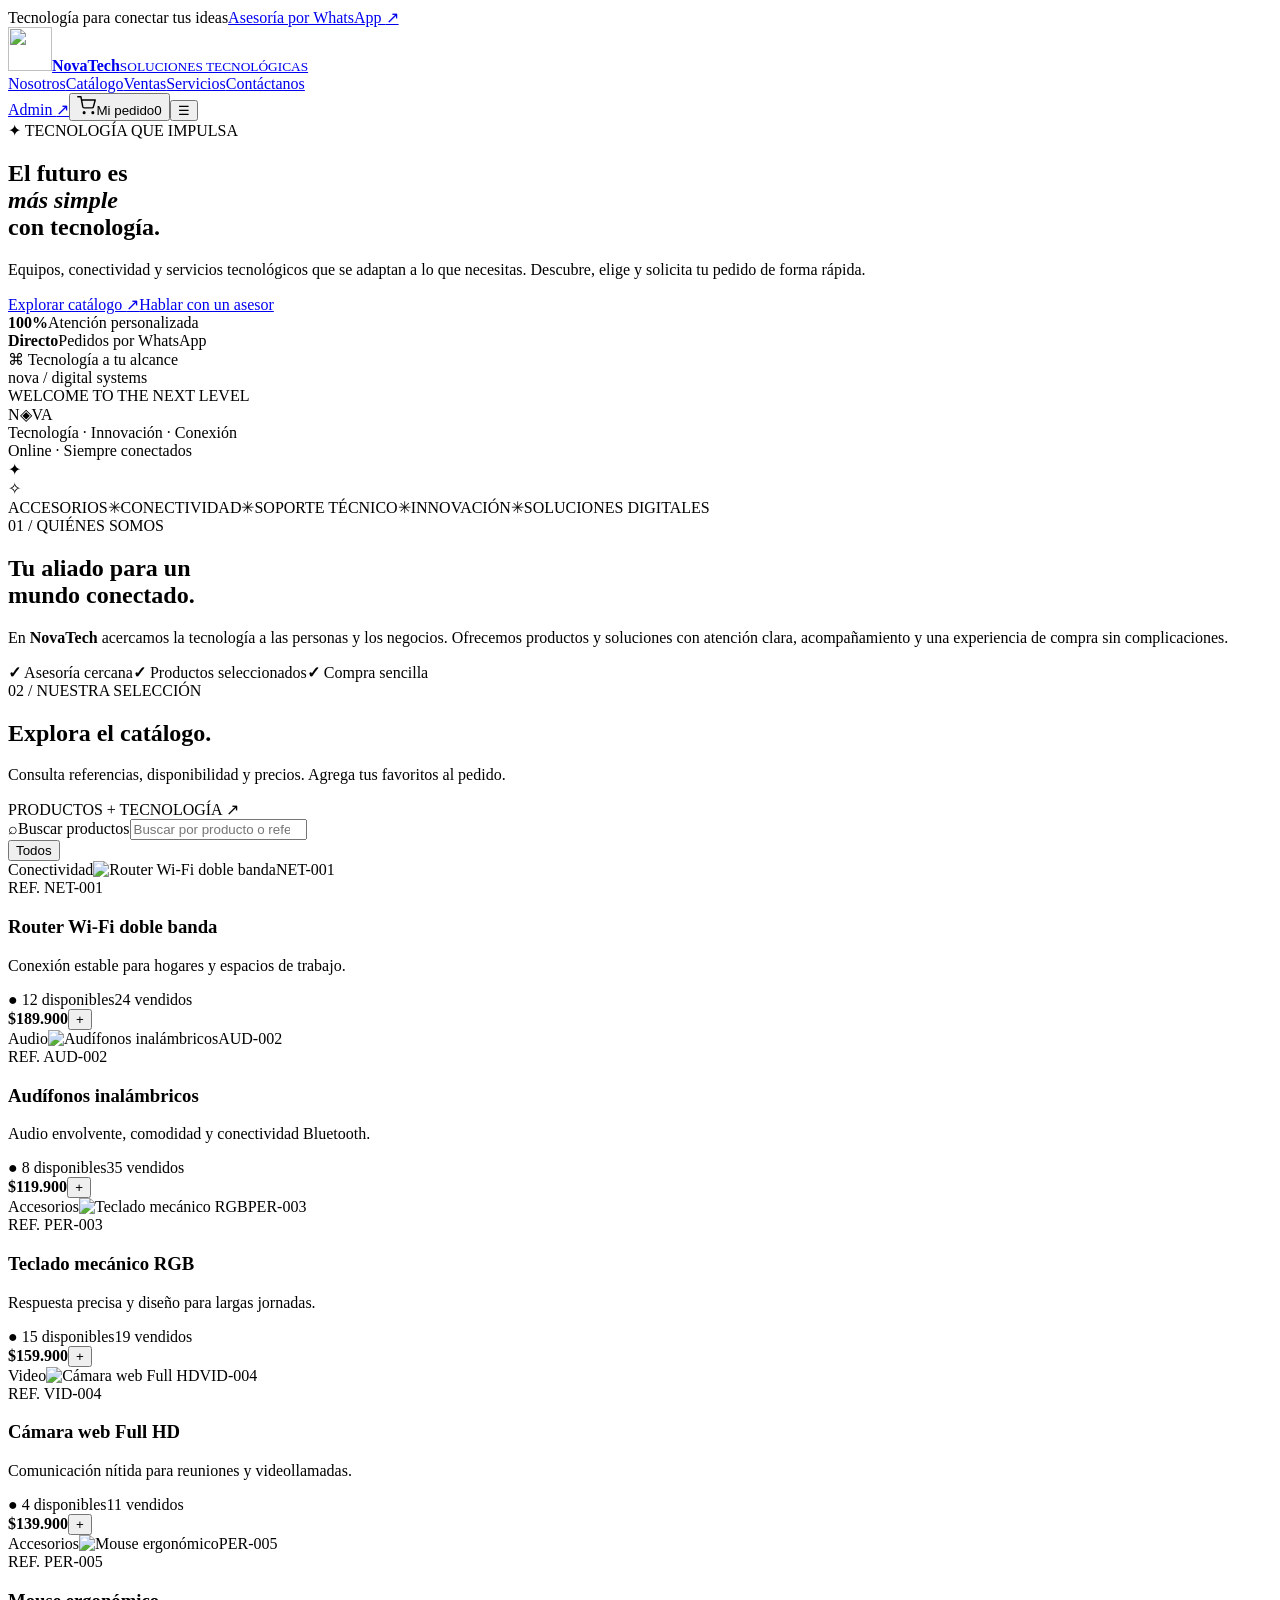
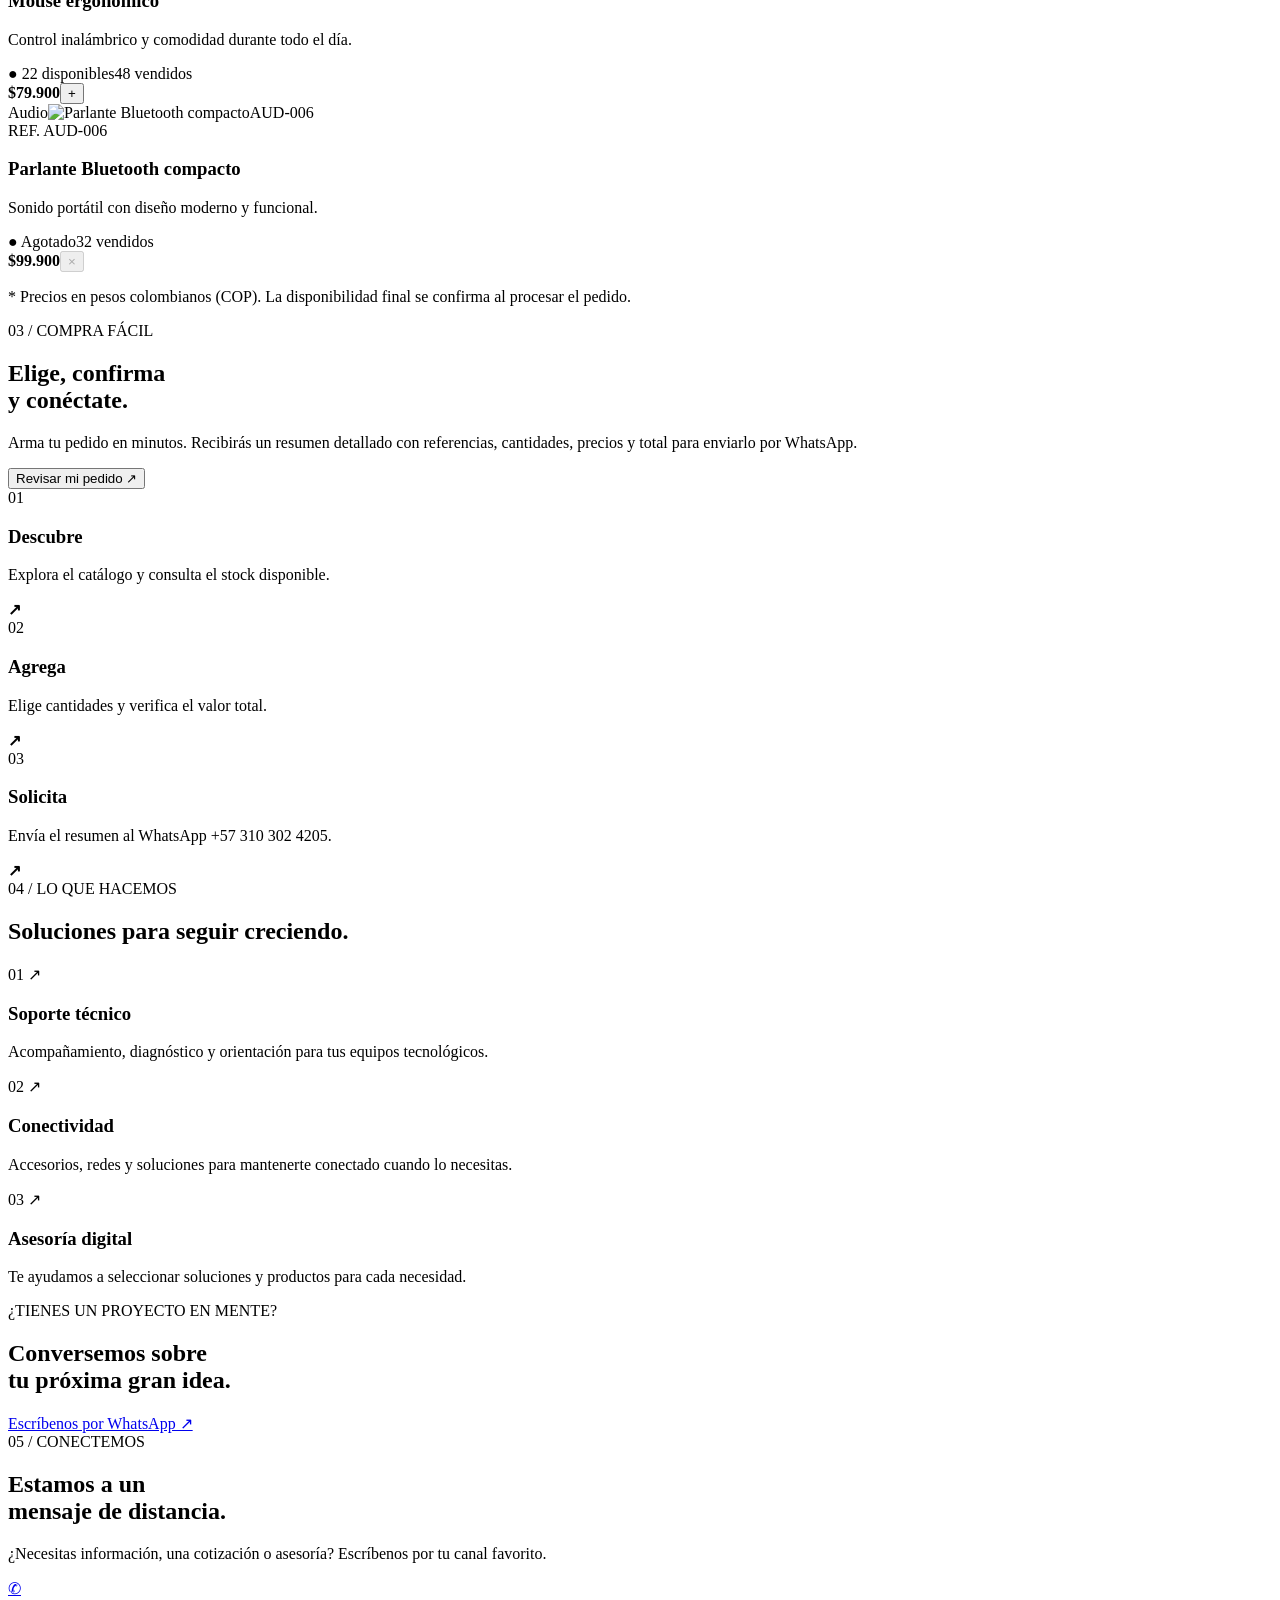
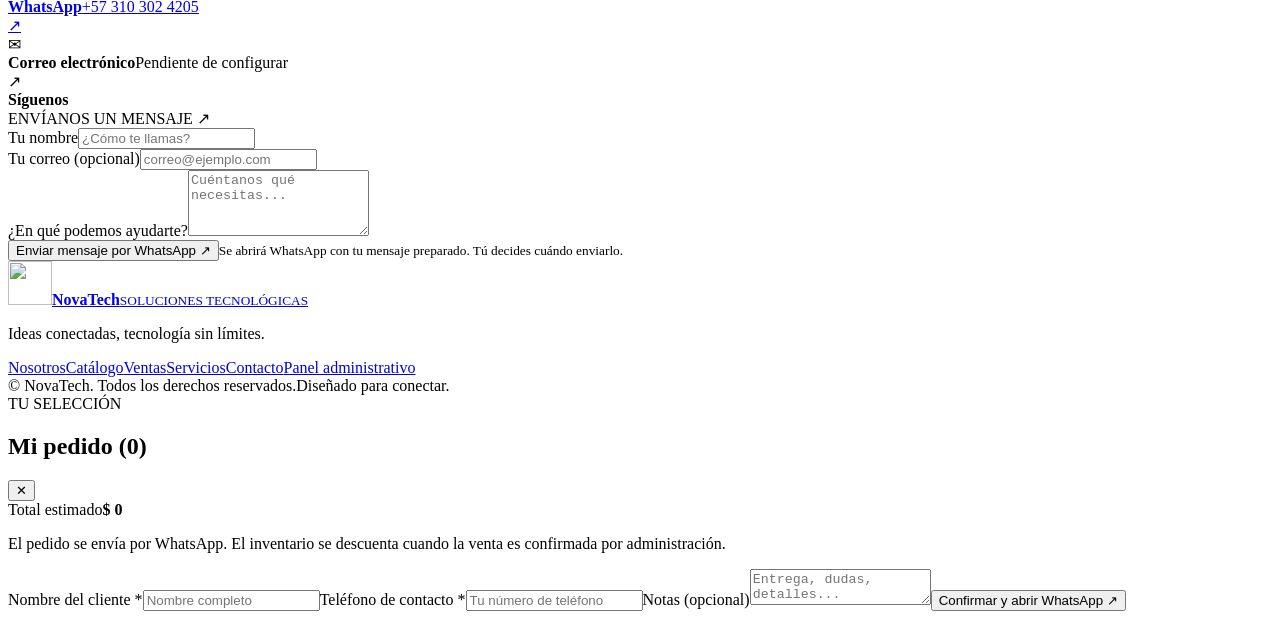
==== index.html @ a07da051 "Add files via upload" ====
<!doctype html>
<html lang="es">
<head>
  <meta charset="utf-8">
  <meta name="viewport" content="width=device-width, initial-scale=1">
  <meta name="theme-color" content="#091528">
  <meta name="description" content="Soluciones tecnológicas, accesorios y servicios de soporte. Compra por WhatsApp y consulta nuestro catálogo.">
  <title>NovaTech | Soluciones tecnológicas</title>
  <link rel="icon" type="image/svg+xml" href="assets/favicon.svg">
  <link rel="stylesheet" href="css/styles.css">
  <script defer src="js/config.js"></script>
  <script defer src="js/data.js"></script>
  <script defer src="js/main.js"></script>
</head>
<body>
  <div class="topbar"><div class="container topbar-inner"><span><span class="live-dot"></span> Tecnología para conectar tus ideas</span><a href="https://wa.me/573103024205" target="_blank" rel="noopener noreferrer">Asesoría por WhatsApp <span aria-hidden="true">↗</span></a></div></div>
  <header class="header" id="inicio">
    <div class="container header-inner">
      <a class="brand" href="#inicio" aria-label="NovaTech, inicio"><img src="assets/logo.svg" alt="" width="44" height="44"><span><strong data-brand>NovaTech</strong><small>SOLUCIONES TECNOLÓGICAS</small></span></a>
      <nav class="desktop-nav" aria-label="Navegación principal"><a href="#nosotros">Nosotros</a><a href="#catalogo">Catálogo</a><a href="#ventas">Ventas</a><a href="#servicios">Servicios</a><a href="#contacto">Contáctanos</a></nav>
      <div class="header-actions"><a class="admin-link" href="admin.html" title="Administración de inventario">Admin <span aria-hidden="true">↗</span></a><button id="cart-open" class="cart-trigger" type="button" aria-label="Abrir carrito"><svg viewBox="0 0 24 24" width="19" height="19" fill="none" stroke="currentColor" stroke-width="1.8" stroke-linecap="round" stroke-linejoin="round"><circle cx="9" cy="21" r="1"/><circle cx="20" cy="21" r="1"/><path d="M1 1h4l2.2 12.2a2 2 0 002 1.8h9.6a2 2 0 002-1.6L23 5H6"/></svg><span>Mi pedido</span><span id="cart-count" class="cart-count">0</span></button><button id="menu-toggle" class="menu-toggle" type="button" aria-label="Abrir menú" aria-expanded="false">☰</button></div>
    </div>
    <nav id="mobile-nav" class="mobile-nav" aria-label="Navegación móvil" hidden><a href="#nosotros">Nosotros</a><a href="#catalogo">Catálogo</a><a href="#ventas">Ventas</a><a href="#servicios">Servicios</a><a href="#contacto">Contáctanos</a><a href="admin.html">Administración</a></nav>
  </header>
  <main>
    <section class="hero">
      <div class="hero-grid container">
        <div class="hero-copy"><span class="eyebrow"><span class="sparkle">✦</span> TECNOLOGÍA QUE IMPULSA</span><h1>El futuro es<br><em>más simple</em><br>con tecnología.</h1><p>Equipos, conectividad y servicios tecnológicos que se adaptan a lo que necesitas. Descubre, elige y solicita tu pedido de forma rápida.</p><div class="hero-actions"><a class="btn btn-primary" href="#catalogo">Explorar catálogo <span>↗</span></a><a class="btn btn-outline" href="#contacto">Hablar con un asesor</a></div><div class="hero-foot"><div class="mini-stat"><strong>100%</strong><span>Atención personalizada</span></div><div class="mini-stat"><strong>Directo</strong><span>Pedidos por WhatsApp</span></div></div></div>
        <div class="hero-art" aria-hidden="true"><div class="orbit orbit-one"></div><div class="orbit orbit-two"></div><div class="art-glow"></div><div class="floating-card side-chip chip-a"><span class="chip-icon">⌘</span> Tecnología a tu alcance</div><div class="device-shell"><div class="device-top"><i></i><i></i><i></i><span>nova / digital systems</span></div><div class="device-display"><div class="display-kicker">WELCOME TO THE NEXT LEVEL</div><div class="display-logo">N<span>◈</span>VA</div><div class="display-sub">Tecnología · Innovación · Conexión</div><div class="display-lines"><i></i><i></i><i></i><i></i></div></div><div class="device-bottom"></div></div><div class="floating-card side-chip chip-b"><span class="status-dot"></span> Online · Siempre conectados</div><div class="art-star star-a">✦</div><div class="art-star star-b">✧</div></div>
      </div>
      <div class="hero-ticker"><div class="container ticker-content"><span>ACCESORIOS</span><span>✳</span><span>CONECTIVIDAD</span><span>✳</span><span>SOPORTE TÉCNICO</span><span>✳</span><span>INNOVACIÓN</span><span>✳</span><span>SOLUCIONES DIGITALES</span></div></div>
    </section>
    <section class="about section" id="nosotros"><div class="container about-grid"><div><span class="section-kicker">01 / QUIÉNES SOMOS</span><h2>Tu aliado para un<br><span>mundo conectado.</span></h2></div><div class="about-text"><p>En <strong data-brand>NovaTech</strong> acercamos la tecnología a las personas y los negocios. Ofrecemos productos y soluciones con atención clara, acompañamiento y una experiencia de compra sin complicaciones.</p><div class="about-points"><span><b>✓</b> Asesoría cercana</span><span><b>✓</b> Productos seleccionados</span><span><b>✓</b> Compra sencilla</span></div></div></div></section>
    <section class="catalog-section section" id="catalogo"><div class="container"><div class="section-head"><div><span class="section-kicker">02 / NUESTRA SELECCIÓN</span><h2>Explora el <span>catálogo.</span></h2><p>Consulta referencias, disponibilidad y precios. Agrega tus favoritos al pedido.</p></div><div class="tag-outline">PRODUCTOS + TECNOLOGÍA ↗</div></div><div id="mode-message" class="mode-message" hidden></div><div class="catalog-toolbar"><div class="search-box"><span aria-hidden="true">⌕</span><label class="sr-only" for="search">Buscar productos</label><input id="search" type="search" placeholder="Buscar por producto o referencia..."></div><div id="category-filters" class="filters" aria-label="Filtrar por categoría"><button class="filter-chip active" type="button" data-category="Todos">Todos</button></div></div><div id="catalog-grid" class="catalog-grid" aria-live="polite"><article class="product-card"><div class="product-image-wrap"><span class="product-tag">Conectividad</span><img src="assets/products/router.svg" alt="Router Wi-Fi doble banda" loading="lazy"><span class="product-image-id">NET-001</span></div><div class="product-content"><div class="product-ref">REF. NET-001</div><h3>Router Wi-Fi doble banda</h3><p>Conexión estable para hogares y espacios de trabajo.</p><div class="product-metadata"><span class="stock-pill ">● 12 disponibles</span><span class="sold-text">24 vendidos</span></div><div class="product-footer"><strong>$189.900</strong><button type="button" class="add-cart" data-add="demo-router"  aria-label="Agregar Router Wi-Fi doble banda">+</button></div></div></article>
<article class="product-card"><div class="product-image-wrap"><span class="product-tag">Audio</span><img src="assets/products/headphones.svg" alt="Audífonos inalámbricos" loading="lazy"><span class="product-image-id">AUD-002</span></div><div class="product-content"><div class="product-ref">REF. AUD-002</div><h3>Audífonos inalámbricos</h3><p>Audio envolvente, comodidad y conectividad Bluetooth.</p><div class="product-metadata"><span class="stock-pill ">● 8 disponibles</span><span class="sold-text">35 vendidos</span></div><div class="product-footer"><strong>$119.900</strong><button type="button" class="add-cart" data-add="demo-headphones"  aria-label="Agregar Audífonos inalámbricos">+</button></div></div></article>
<article class="product-card"><div class="product-image-wrap"><span class="product-tag">Accesorios</span><img src="assets/products/keyboard.svg" alt="Teclado mecánico RGB" loading="lazy"><span class="product-image-id">PER-003</span></div><div class="product-content"><div class="product-ref">REF. PER-003</div><h3>Teclado mecánico RGB</h3><p>Respuesta precisa y diseño para largas jornadas.</p><div class="product-metadata"><span class="stock-pill ">● 15 disponibles</span><span class="sold-text">19 vendidos</span></div><div class="product-footer"><strong>$159.900</strong><button type="button" class="add-cart" data-add="demo-keyboard"  aria-label="Agregar Teclado mecánico RGB">+</button></div></div></article>
<article class="product-card"><div class="product-image-wrap"><span class="product-tag">Video</span><img src="assets/products/webcam.svg" alt="Cámara web Full HD" loading="lazy"><span class="product-image-id">VID-004</span></div><div class="product-content"><div class="product-ref">REF. VID-004</div><h3>Cámara web Full HD</h3><p>Comunicación nítida para reuniones y videollamadas.</p><div class="product-metadata"><span class="stock-pill low-stock">● 4 disponibles</span><span class="sold-text">11 vendidos</span></div><div class="product-footer"><strong>$139.900</strong><button type="button" class="add-cart" data-add="demo-webcam"  aria-label="Agregar Cámara web Full HD">+</button></div></div></article>
<article class="product-card"><div class="product-image-wrap"><span class="product-tag">Accesorios</span><img src="assets/products/mouse.svg" alt="Mouse ergonómico" loading="lazy"><span class="product-image-id">PER-005</span></div><div class="product-content"><div class="product-ref">REF. PER-005</div><h3>Mouse ergonómico</h3><p>Control inalámbrico y comodidad durante todo el día.</p><div class="product-metadata"><span class="stock-pill ">● 22 disponibles</span><span class="sold-text">48 vendidos</span></div><div class="product-footer"><strong>$79.900</strong><button type="button" class="add-cart" data-add="demo-mouse"  aria-label="Agregar Mouse ergonómico">+</button></div></div></article>
<article class="product-card"><div class="product-image-wrap"><span class="product-tag">Audio</span><img src="assets/products/speaker.svg" alt="Parlante Bluetooth compacto" loading="lazy"><span class="product-image-id">AUD-006</span></div><div class="product-content"><div class="product-ref">REF. AUD-006</div><h3>Parlante Bluetooth compacto</h3><p>Sonido portátil con diseño moderno y funcional.</p><div class="product-metadata"><span class="stock-pill out-of-stock">● Agotado</span><span class="sold-text">32 vendidos</span></div><div class="product-footer"><strong>$99.900</strong><button type="button" class="add-cart" data-add="demo-speaker" disabled aria-label="Agregar Parlante Bluetooth compacto">×</button></div></div></article><noscript><p class="catalog-note">Activa JavaScript para buscar y agregar artículos a tu pedido. Precios y stock de ejemplo.</p></noscript></div><p class="catalog-note">* Precios en pesos colombianos (COP). La disponibilidad final se confirma al procesar el pedido.</p></div></section>
    <section class="buy-steps section" id="ventas"><div class="container buy-steps-inner"><div class="buy-steps-title"><span class="section-kicker">03 / COMPRA FÁCIL</span><h2>Elige, confirma<br><span>y conéctate.</span></h2><p>Arma tu pedido en minutos. Recibirás un resumen detallado con referencias, cantidades, precios y total para enviarlo por WhatsApp.</p><button id="sales-cart-open" class="btn btn-primary" type="button">Revisar mi pedido ↗</button></div><div class="buy-steps-list"><div class="buy-step"><span>01</span><div><h3>Descubre</h3><p>Explora el catálogo y consulta el stock disponible.</p></div><b>↗</b></div><div class="buy-step"><span>02</span><div><h3>Agrega</h3><p>Elige cantidades y verifica el valor total.</p></div><b>↗</b></div><div class="buy-step"><span>03</span><div><h3>Solicita</h3><p>Envía el resumen al WhatsApp +57 310 302 4205.</p></div><b>↗</b></div></div></div></section>
    <section class="services section" id="servicios"><div class="container"><div class="section-head"><div><span class="section-kicker">04 / LO QUE HACEMOS</span><h2>Soluciones para <span>seguir creciendo.</span></h2></div></div><div class="services-grid"><article class="service-card"><div class="service-icon">01 <span>↗</span></div><h3>Soporte técnico</h3><p>Acompañamiento, diagnóstico y orientación para tus equipos tecnológicos.</p></article><article class="service-card"><div class="service-icon">02 <span>↗</span></div><h3>Conectividad</h3><p>Accesorios, redes y soluciones para mantenerte conectado cuando lo necesitas.</p></article><article class="service-card"><div class="service-icon">03 <span>↗</span></div><h3>Asesoría digital</h3><p>Te ayudamos a seleccionar soluciones y productos para cada necesidad.</p></article></div></div></section>
    <section class="cta"><div class="container cta-inner"><div><span>¿TIENES UN PROYECTO EN MENTE?</span><h2>Conversemos sobre<br>tu próxima gran idea.</h2></div><a id="cta-whatsapp" class="btn btn-white" href="https://wa.me/573103024205" target="_blank" rel="noopener noreferrer">Escríbenos por WhatsApp ↗</a></div></section>
    <section class="contact section" id="contacto"><div class="container contact-grid"><div><span class="section-kicker">05 / CONECTEMOS</span><h2>Estamos a un<br><span>mensaje de distancia.</span></h2><p>¿Necesitas información, una cotización o asesoría? Escríbenos por tu canal favorito.</p><div class="contact-methods"><a id="contact-whatsapp" class="contact-method" href="https://wa.me/573103024205" target="_blank" rel="noopener noreferrer"><div class="method-symbol">✆</div><div><strong>WhatsApp</strong><span>+57 310 302 4205</span></div><span class="method-arrow">↗</span></a><div class="contact-method" id="contact-email-line"><div class="method-symbol">✉</div><div><strong>Correo electrónico</strong><span id="email-display">Pendiente de configurar</span></div><span class="method-arrow">↗</span></div></div><div class="social-line"><strong>Síguenos</strong><div id="social-links" class="social-links"></div></div></div><form id="contact-form" class="contact-form"><div class="form-topline">ENVÍANOS UN MENSAJE <span>↗</span></div><div class="form-field"><label for="contact-name">Tu nombre</label><input id="contact-name" name="name" required maxlength="80" placeholder="¿Cómo te llamas?"></div><div class="form-field"><label for="contact-email">Tu correo (opcional)</label><input id="contact-email" name="email" type="email" maxlength="120" placeholder="correo@ejemplo.com"></div><div class="form-field"><label for="contact-message">¿En qué podemos ayudarte?</label><textarea id="contact-message" name="message" required maxlength="1200" rows="4" placeholder="Cuéntanos qué necesitas..."></textarea></div><button class="btn btn-primary form-submit" type="submit">Enviar mensaje por WhatsApp ↗</button><small>Se abrirá WhatsApp con tu mensaje preparado. Tú decides cuándo enviarlo.</small></form></div></section>
  </main>
  <footer class="footer"><div class="container footer-grid"><div><a class="brand footer-brand" href="#inicio"><img src="assets/logo.svg" alt="" width="44" height="44"><span><strong data-brand>NovaTech</strong><small>SOLUCIONES TECNOLÓGICAS</small></span></a><p>Ideas conectadas, tecnología sin límites.</p></div><div class="footer-nav"><a href="#nosotros">Nosotros</a><a href="#catalogo">Catálogo</a><a href="#ventas">Ventas</a><a href="#servicios">Servicios</a><a href="#contacto">Contacto</a><a href="admin.html">Panel administrativo</a></div></div><div class="container footer-bottom"><span>© <span id="year"></span> <span data-brand>NovaTech</span>. Todos los derechos reservados.</span><span>Diseñado para conectar.</span></div></footer>
  <div id="cart-overlay" class="overlay" hidden></div>
  <aside id="cart-panel" class="cart-panel" role="dialog" aria-modal="true" aria-label="Mi pedido" aria-hidden="true" tabindex="-1"><div class="cart-header"><div><span class="section-kicker">TU SELECCIÓN</span><h2>Mi pedido <span id="cart-heading-count">(0)</span></h2></div><button id="cart-close" class="icon-button" type="button" aria-label="Cerrar carrito">✕</button></div><div id="cart-items" class="cart-items"></div><div class="cart-bottom"><div class="cart-total"><span>Total estimado</span><strong id="cart-total">$ 0</strong></div><p class="small-note">El pedido se envía por WhatsApp. El inventario se descuenta cuando la venta es confirmada por administración.</p><form id="checkout-form"><label for="checkout-name">Nombre del cliente *</label><input id="checkout-name" required minlength="2" maxlength="80" placeholder="Nombre completo"><label for="checkout-phone">Teléfono de contacto *</label><input id="checkout-phone" required minlength="7" maxlength="30" inputmode="tel" placeholder="Tu número de teléfono"><label for="checkout-notes">Notas (opcional)</label><textarea id="checkout-notes" maxlength="500" rows="2" placeholder="Entrega, dudas, detalles..."></textarea><button id="checkout-button" type="submit" class="btn btn-primary btn-full">Confirmar y abrir WhatsApp ↗</button></form><p id="checkout-status" class="checkout-status" aria-live="polite"></p><a id="retry-whatsapp" class="retry-whatsapp" href="#" target="_blank" rel="noopener noreferrer" hidden>Abrir WhatsApp manualmente ↗</a></div></aside>
  <div id="toast" class="toast" role="status" aria-live="polite"></div>
</body>
</html>
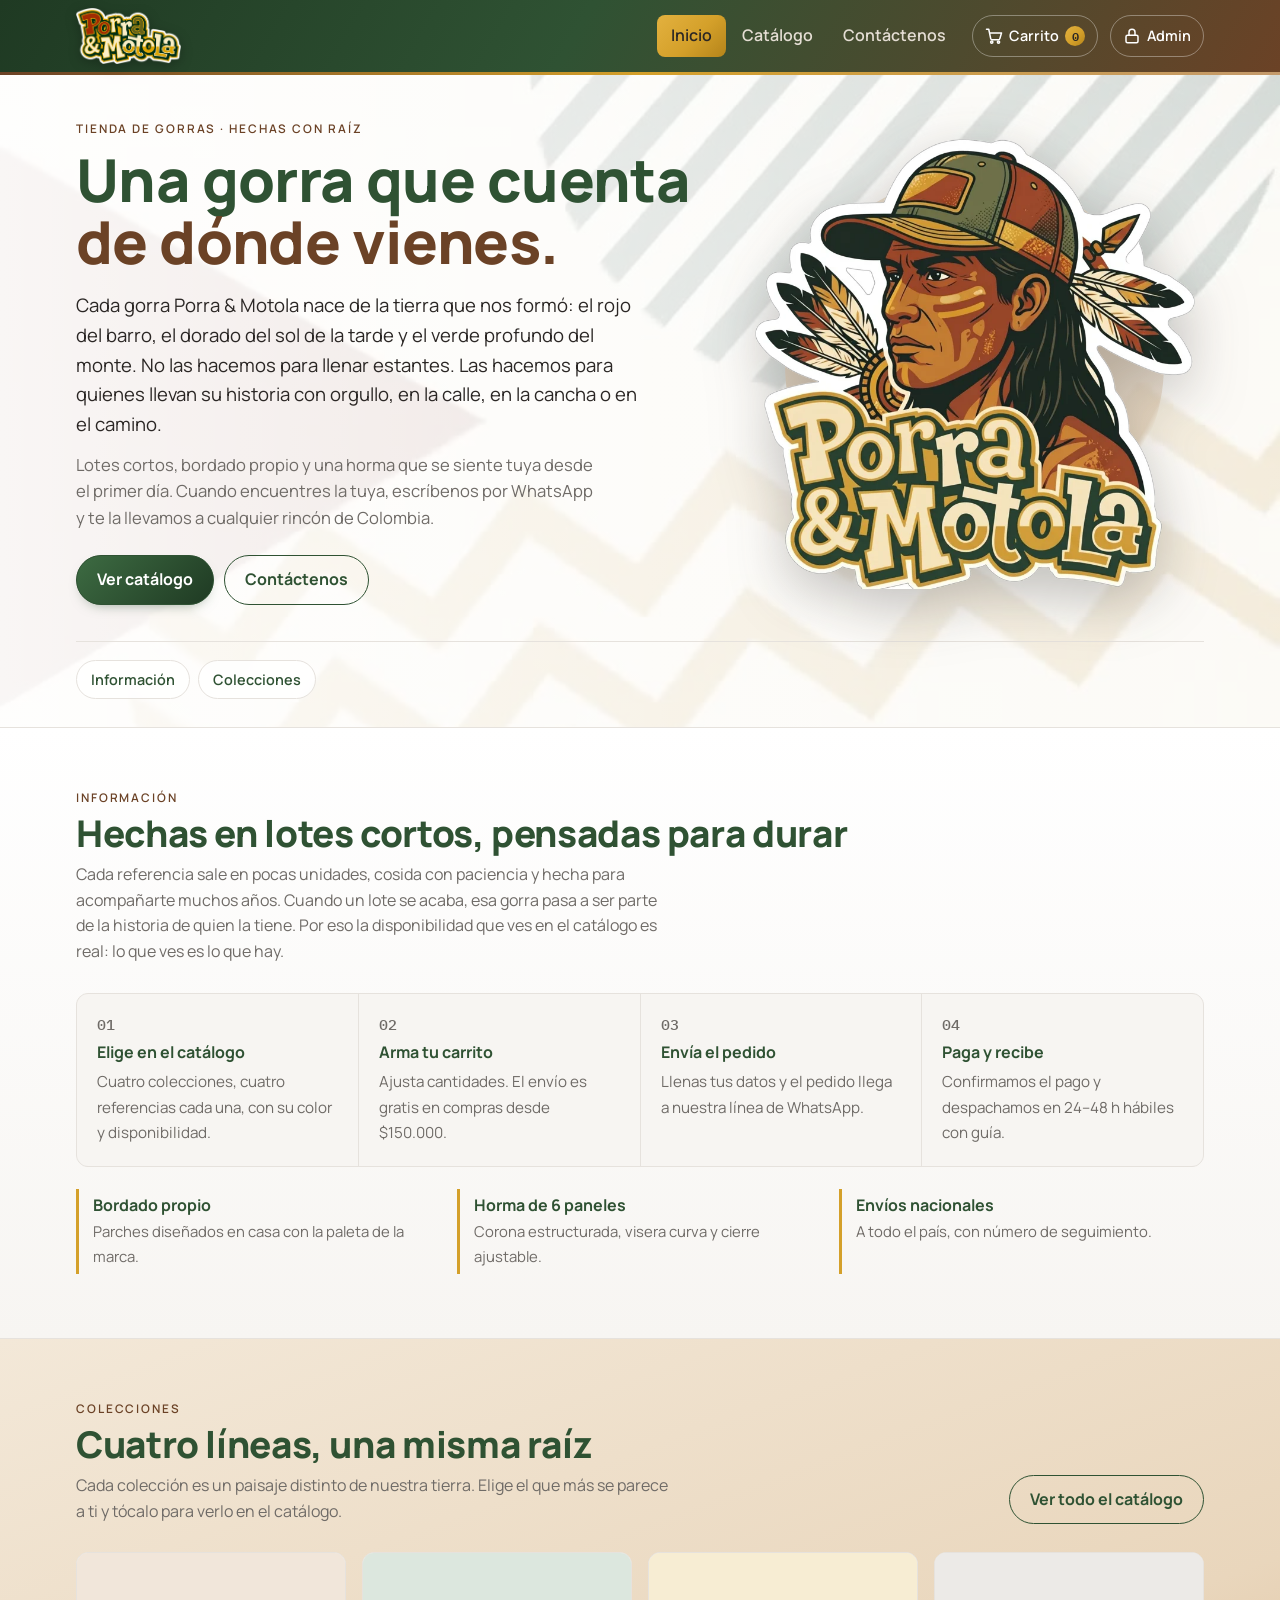
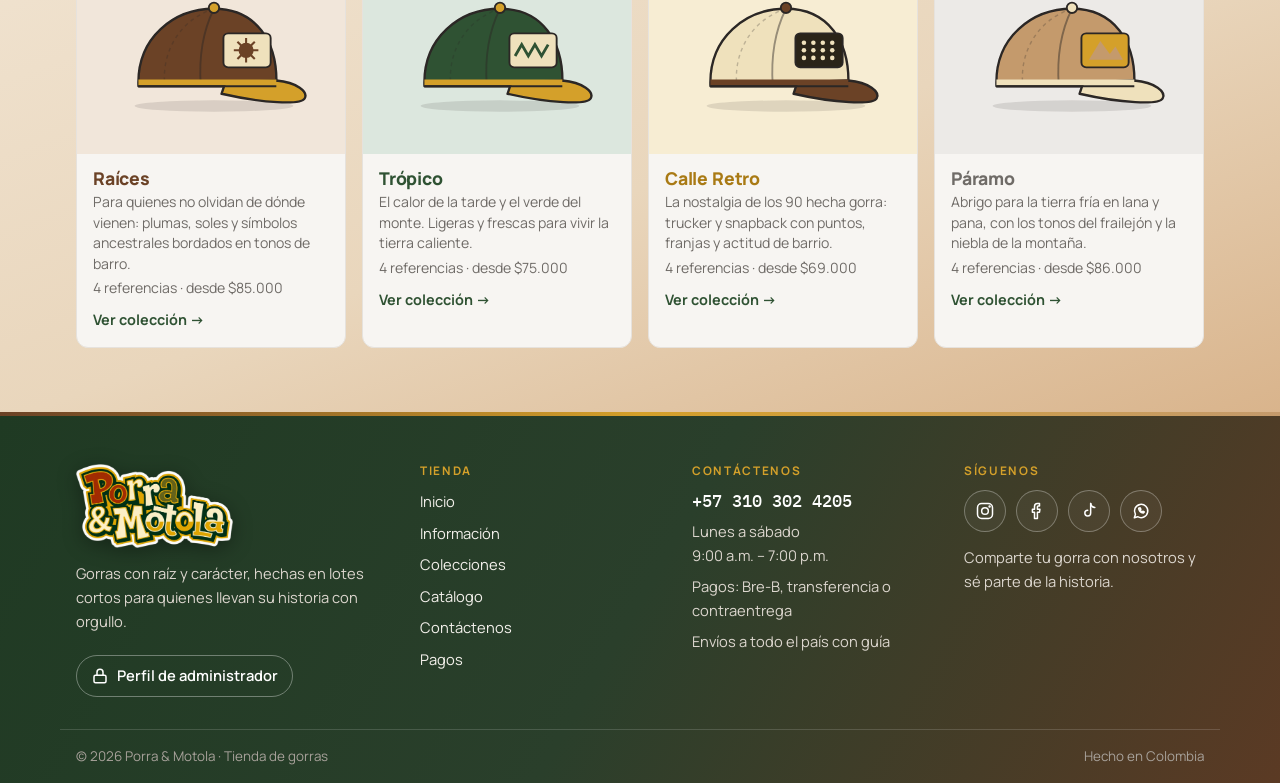
==== commit 2543c597: "Add files via upload" ====
--- a/index.html
+++ b/index.html
@@ -1,50 +1,274 @@
 <!doctype html>
 <html lang="es">
 <head>
-  <meta charset="utf-8">
-  <meta name="viewport" content="width=device-width, initial-scale=1">
-  <meta name="theme-color" content="#091528">
-  <meta name="description" content="Soluciones tecnológicas, accesorios y servicios de soporte. Compra por WhatsApp y consulta nuestro catálogo.">
-  <title>NovaTech | Soluciones tecnológicas</title>
-  <link rel="icon" type="image/svg+xml" href="assets/favicon.svg">
-  <link rel="stylesheet" href="css/styles.css">
-  <script defer src="js/config.js"></script>
-  <script defer src="js/data.js"></script>
-  <script defer src="js/main.js"></script>
+<meta charset="utf-8">
+<meta name="viewport" content="width=device-width, initial-scale=1, viewport-fit=cover">
+<title>Porra &amp; Motola · Tienda de gorras</title>
+<meta name="description" content="Porra &amp; Motola: gorras con raíz y carácter. Cuatro colecciones con bordado propio y pedidos por WhatsApp a toda Colombia.">
+<meta name="theme-color" content="#2F5233">
+<meta property="og:title" content="Porra &amp; Motola · Tienda de gorras">
+<meta property="og:description" content="Gorras con raíz y carácter. Pide por WhatsApp y recíbela en cualquier ciudad de Colombia.">
+<meta property="og:image" content="assets/img/mascota.webp">
+<meta property="og:type" content="website">
+<link rel="icon" type="image/png" href="assets/img/favicon.png">
+<link rel="apple-touch-icon" href="assets/img/logo-sello.png">
+<link rel="preconnect" href="https://fonts.googleapis.com">
+<link rel="preconnect" href="https://fonts.gstatic.com" crossorigin>
+<link rel="stylesheet" href="https://fonts.googleapis.com/css2?family=Manrope:wght@400;500;600;700;800&family=IBM+Plex+Mono:wght@500&display=swap">
+<link rel="stylesheet" href="assets/css/styles.css">
 </head>
 <body>
-  <div class="topbar"><div class="container topbar-inner"><span><span class="live-dot"></span> Tecnología para conectar tus ideas</span><a href="https://wa.me/573103024205" target="_blank" rel="noopener noreferrer">Asesoría por WhatsApp <span aria-hidden="true">↗</span></a></div></div>
-  <header class="header" id="inicio">
-    <div class="container header-inner">
-      <a class="brand" href="#inicio" aria-label="NovaTech, inicio"><img src="assets/logo.svg" alt="" width="44" height="44"><span><strong data-brand>NovaTech</strong><small>SOLUCIONES TECNOLÓGICAS</small></span></a>
-      <nav class="desktop-nav" aria-label="Navegación principal"><a href="#nosotros">Nosotros</a><a href="#catalogo">Catálogo</a><a href="#ventas">Ventas</a><a href="#servicios">Servicios</a><a href="#contacto">Contáctanos</a></nav>
-      <div class="header-actions"><a class="admin-link" href="admin.html" title="Administración de inventario">Admin <span aria-hidden="true">↗</span></a><button id="cart-open" class="cart-trigger" type="button" aria-label="Abrir carrito"><svg viewBox="0 0 24 24" width="19" height="19" fill="none" stroke="currentColor" stroke-width="1.8" stroke-linecap="round" stroke-linejoin="round"><circle cx="9" cy="21" r="1"/><circle cx="20" cy="21" r="1"/><path d="M1 1h4l2.2 12.2a2 2 0 002 1.8h9.6a2 2 0 002-1.6L23 5H6"/></svg><span>Mi pedido</span><span id="cart-count" class="cart-count">0</span></button><button id="menu-toggle" class="menu-toggle" type="button" aria-label="Abrir menú" aria-expanded="false">☰</button></div>
-    </div>
-    <nav id="mobile-nav" class="mobile-nav" aria-label="Navegación móvil" hidden><a href="#nosotros">Nosotros</a><a href="#catalogo">Catálogo</a><a href="#ventas">Ventas</a><a href="#servicios">Servicios</a><a href="#contacto">Contáctanos</a><a href="admin.html">Administración</a></nav>
-  </header>
-  <main>
-    <section class="hero">
-      <div class="hero-grid container">
-        <div class="hero-copy"><span class="eyebrow"><span class="sparkle">✦</span> TECNOLOGÍA QUE IMPULSA</span><h1>El futuro es<br><em>más simple</em><br>con tecnología.</h1><p>Equipos, conectividad y servicios tecnológicos que se adaptan a lo que necesitas. Descubre, elige y solicita tu pedido de forma rápida.</p><div class="hero-actions"><a class="btn btn-primary" href="#catalogo">Explorar catálogo <span>↗</span></a><a class="btn btn-outline" href="#contacto">Hablar con un asesor</a></div><div class="hero-foot"><div class="mini-stat"><strong>100%</strong><span>Atención personalizada</span></div><div class="mini-stat"><strong>Directo</strong><span>Pedidos por WhatsApp</span></div></div></div>
-        <div class="hero-art" aria-hidden="true"><div class="orbit orbit-one"></div><div class="orbit orbit-two"></div><div class="art-glow"></div><div class="floating-card side-chip chip-a"><span class="chip-icon">⌘</span> Tecnología a tu alcance</div><div class="device-shell"><div class="device-top"><i></i><i></i><i></i><span>nova / digital systems</span></div><div class="device-display"><div class="display-kicker">WELCOME TO THE NEXT LEVEL</div><div class="display-logo">N<span>◈</span>VA</div><div class="display-sub">Tecnología · Innovación · Conexión</div><div class="display-lines"><i></i><i></i><i></i><i></i></div></div><div class="device-bottom"></div></div><div class="floating-card side-chip chip-b"><span class="status-dot"></span> Online · Siempre conectados</div><div class="art-star star-a">✦</div><div class="art-star star-b">✧</div></div>
-      </div>
-      <div class="hero-ticker"><div class="container ticker-content"><span>ACCESORIOS</span><span>✳</span><span>CONECTIVIDAD</span><span>✳</span><span>SOPORTE TÉCNICO</span><span>✳</span><span>INNOVACIÓN</span><span>✳</span><span>SOLUCIONES DIGITALES</span></div></div>
-    </section>
-    <section class="about section" id="nosotros"><div class="container about-grid"><div><span class="section-kicker">01 / QUIÉNES SOMOS</span><h2>Tu aliado para un<br><span>mundo conectado.</span></h2></div><div class="about-text"><p>En <strong data-brand>NovaTech</strong> acercamos la tecnología a las personas y los negocios. Ofrecemos productos y soluciones con atención clara, acompañamiento y una experiencia de compra sin complicaciones.</p><div class="about-points"><span><b>✓</b> Asesoría cercana</span><span><b>✓</b> Productos seleccionados</span><span><b>✓</b> Compra sencilla</span></div></div></div></section>
-    <section class="catalog-section section" id="catalogo"><div class="container"><div class="section-head"><div><span class="section-kicker">02 / NUESTRA SELECCIÓN</span><h2>Explora el <span>catálogo.</span></h2><p>Consulta referencias, disponibilidad y precios. Agrega tus favoritos al pedido.</p></div><div class="tag-outline">PRODUCTOS + TECNOLOGÍA ↗</div></div><div id="mode-message" class="mode-message" hidden></div><div class="catalog-toolbar"><div class="search-box"><span aria-hidden="true">⌕</span><label class="sr-only" for="search">Buscar productos</label><input id="search" type="search" placeholder="Buscar por producto o referencia..."></div><div id="category-filters" class="filters" aria-label="Filtrar por categoría"><button class="filter-chip active" type="button" data-category="Todos">Todos</button></div></div><div id="catalog-grid" class="catalog-grid" aria-live="polite"><article class="product-card"><div class="product-image-wrap"><span class="product-tag">Conectividad</span><img src="assets/products/router.svg" alt="Router Wi-Fi doble banda" loading="lazy"><span class="product-image-id">NET-001</span></div><div class="product-content"><div class="product-ref">REF. NET-001</div><h3>Router Wi-Fi doble banda</h3><p>Conexión estable para hogares y espacios de trabajo.</p><div class="product-metadata"><span class="stock-pill ">● 12 disponibles</span><span class="sold-text">24 vendidos</span></div><div class="product-footer"><strong>$189.900</strong><button type="button" class="add-cart" data-add="demo-router"  aria-label="Agregar Router Wi-Fi doble banda">+</button></div></div></article>
-<article class="product-card"><div class="product-image-wrap"><span class="product-tag">Audio</span><img src="assets/products/headphones.svg" alt="Audífonos inalámbricos" loading="lazy"><span class="product-image-id">AUD-002</span></div><div class="product-content"><div class="product-ref">REF. AUD-002</div><h3>Audífonos inalámbricos</h3><p>Audio envolvente, comodidad y conectividad Bluetooth.</p><div class="product-metadata"><span class="stock-pill ">● 8 disponibles</span><span class="sold-text">35 vendidos</span></div><div class="product-footer"><strong>$119.900</strong><button type="button" class="add-cart" data-add="demo-headphones"  aria-label="Agregar Audífonos inalámbricos">+</button></div></div></article>
-<article class="product-card"><div class="product-image-wrap"><span class="product-tag">Accesorios</span><img src="assets/products/keyboard.svg" alt="Teclado mecánico RGB" loading="lazy"><span class="product-image-id">PER-003</span></div><div class="product-content"><div class="product-ref">REF. PER-003</div><h3>Teclado mecánico RGB</h3><p>Respuesta precisa y diseño para largas jornadas.</p><div class="product-metadata"><span class="stock-pill ">● 15 disponibles</span><span class="sold-text">19 vendidos</span></div><div class="product-footer"><strong>$159.900</strong><button type="button" class="add-cart" data-add="demo-keyboard"  aria-label="Agregar Teclado mecánico RGB">+</button></div></div></article>
-<article class="product-card"><div class="product-image-wrap"><span class="product-tag">Video</span><img src="assets/products/webcam.svg" alt="Cámara web Full HD" loading="lazy"><span class="product-image-id">VID-004</span></div><div class="product-content"><div class="product-ref">REF. VID-004</div><h3>Cámara web Full HD</h3><p>Comunicación nítida para reuniones y videollamadas.</p><div class="product-metadata"><span class="stock-pill low-stock">● 4 disponibles</span><span class="sold-text">11 vendidos</span></div><div class="product-footer"><strong>$139.900</strong><button type="button" class="add-cart" data-add="demo-webcam"  aria-label="Agregar Cámara web Full HD">+</button></div></div></article>
-<article class="product-card"><div class="product-image-wrap"><span class="product-tag">Accesorios</span><img src="assets/products/mouse.svg" alt="Mouse ergonómico" loading="lazy"><span class="product-image-id">PER-005</span></div><div class="product-content"><div class="product-ref">REF. PER-005</div><h3>Mouse ergonómico</h3><p>Control inalámbrico y comodidad durante todo el día.</p><div class="product-metadata"><span class="stock-pill ">● 22 disponibles</span><span class="sold-text">48 vendidos</span></div><div class="product-footer"><strong>$79.900</strong><button type="button" class="add-cart" data-add="demo-mouse"  aria-label="Agregar Mouse ergonómico">+</button></div></div></article>
-<article class="product-card"><div class="product-image-wrap"><span class="product-tag">Audio</span><img src="assets/products/speaker.svg" alt="Parlante Bluetooth compacto" loading="lazy"><span class="product-image-id">AUD-006</span></div><div class="product-content"><div class="product-ref">REF. AUD-006</div><h3>Parlante Bluetooth compacto</h3><p>Sonido portátil con diseño moderno y funcional.</p><div class="product-metadata"><span class="stock-pill out-of-stock">● Agotado</span><span class="sold-text">32 vendidos</span></div><div class="product-footer"><strong>$99.900</strong><button type="button" class="add-cart" data-add="demo-speaker" disabled aria-label="Agregar Parlante Bluetooth compacto">×</button></div></div></article><noscript><p class="catalog-note">Activa JavaScript para buscar y agregar artículos a tu pedido. Precios y stock de ejemplo.</p></noscript></div><p class="catalog-note">* Precios en pesos colombianos (COP). La disponibilidad final se confirma al procesar el pedido.</p></div></section>
-    <section class="buy-steps section" id="ventas"><div class="container buy-steps-inner"><div class="buy-steps-title"><span class="section-kicker">03 / COMPRA FÁCIL</span><h2>Elige, confirma<br><span>y conéctate.</span></h2><p>Arma tu pedido en minutos. Recibirás un resumen detallado con referencias, cantidades, precios y total para enviarlo por WhatsApp.</p><button id="sales-cart-open" class="btn btn-primary" type="button">Revisar mi pedido ↗</button></div><div class="buy-steps-list"><div class="buy-step"><span>01</span><div><h3>Descubre</h3><p>Explora el catálogo y consulta el stock disponible.</p></div><b>↗</b></div><div class="buy-step"><span>02</span><div><h3>Agrega</h3><p>Elige cantidades y verifica el valor total.</p></div><b>↗</b></div><div class="buy-step"><span>03</span><div><h3>Solicita</h3><p>Envía el resumen al WhatsApp +57 310 302 4205.</p></div><b>↗</b></div></div></div></section>
-    <section class="services section" id="servicios"><div class="container"><div class="section-head"><div><span class="section-kicker">04 / LO QUE HACEMOS</span><h2>Soluciones para <span>seguir creciendo.</span></h2></div></div><div class="services-grid"><article class="service-card"><div class="service-icon">01 <span>↗</span></div><h3>Soporte técnico</h3><p>Acompañamiento, diagnóstico y orientación para tus equipos tecnológicos.</p></article><article class="service-card"><div class="service-icon">02 <span>↗</span></div><h3>Conectividad</h3><p>Accesorios, redes y soluciones para mantenerte conectado cuando lo necesitas.</p></article><article class="service-card"><div class="service-icon">03 <span>↗</span></div><h3>Asesoría digital</h3><p>Te ayudamos a seleccionar soluciones y productos para cada necesidad.</p></article></div></div></section>
-    <section class="cta"><div class="container cta-inner"><div><span>¿TIENES UN PROYECTO EN MENTE?</span><h2>Conversemos sobre<br>tu próxima gran idea.</h2></div><a id="cta-whatsapp" class="btn btn-white" href="https://wa.me/573103024205" target="_blank" rel="noopener noreferrer">Escríbenos por WhatsApp ↗</a></div></section>
-    <section class="contact section" id="contacto"><div class="container contact-grid"><div><span class="section-kicker">05 / CONECTEMOS</span><h2>Estamos a un<br><span>mensaje de distancia.</span></h2><p>¿Necesitas información, una cotización o asesoría? Escríbenos por tu canal favorito.</p><div class="contact-methods"><a id="contact-whatsapp" class="contact-method" href="https://wa.me/573103024205" target="_blank" rel="noopener noreferrer"><div class="method-symbol">✆</div><div><strong>WhatsApp</strong><span>+57 310 302 4205</span></div><span class="method-arrow">↗</span></a><div class="contact-method" id="contact-email-line"><div class="method-symbol">✉</div><div><strong>Correo electrónico</strong><span id="email-display">Pendiente de configurar</span></div><span class="method-arrow">↗</span></div></div><div class="social-line"><strong>Síguenos</strong><div id="social-links" class="social-links"></div></div></div><form id="contact-form" class="contact-form"><div class="form-topline">ENVÍANOS UN MENSAJE <span>↗</span></div><div class="form-field"><label for="contact-name">Tu nombre</label><input id="contact-name" name="name" required maxlength="80" placeholder="¿Cómo te llamas?"></div><div class="form-field"><label for="contact-email">Tu correo (opcional)</label><input id="contact-email" name="email" type="email" maxlength="120" placeholder="correo@ejemplo.com"></div><div class="form-field"><label for="contact-message">¿En qué podemos ayudarte?</label><textarea id="contact-message" name="message" required maxlength="1200" rows="4" placeholder="Cuéntanos qué necesitas..."></textarea></div><button class="btn btn-primary form-submit" type="submit">Enviar mensaje por WhatsApp ↗</button><small>Se abrirá WhatsApp con tu mensaje preparado. Tú decides cuándo enviarlo.</small></form></div></section>
-  </main>
-  <footer class="footer"><div class="container footer-grid"><div><a class="brand footer-brand" href="#inicio"><img src="assets/logo.svg" alt="" width="44" height="44"><span><strong data-brand>NovaTech</strong><small>SOLUCIONES TECNOLÓGICAS</small></span></a><p>Ideas conectadas, tecnología sin límites.</p></div><div class="footer-nav"><a href="#nosotros">Nosotros</a><a href="#catalogo">Catálogo</a><a href="#ventas">Ventas</a><a href="#servicios">Servicios</a><a href="#contacto">Contacto</a><a href="admin.html">Panel administrativo</a></div></div><div class="container footer-bottom"><span>© <span id="year"></span> <span data-brand>NovaTech</span>. Todos los derechos reservados.</span><span>Diseñado para conectar.</span></div></footer>
-  <div id="cart-overlay" class="overlay" hidden></div>
-  <aside id="cart-panel" class="cart-panel" role="dialog" aria-modal="true" aria-label="Mi pedido" aria-hidden="true" tabindex="-1"><div class="cart-header"><div><span class="section-kicker">TU SELECCIÓN</span><h2>Mi pedido <span id="cart-heading-count">(0)</span></h2></div><button id="cart-close" class="icon-button" type="button" aria-label="Cerrar carrito">✕</button></div><div id="cart-items" class="cart-items"></div><div class="cart-bottom"><div class="cart-total"><span>Total estimado</span><strong id="cart-total">$ 0</strong></div><p class="small-note">El pedido se envía por WhatsApp. El inventario se descuenta cuando la venta es confirmada por administración.</p><form id="checkout-form"><label for="checkout-name">Nombre del cliente *</label><input id="checkout-name" required minlength="2" maxlength="80" placeholder="Nombre completo"><label for="checkout-phone">Teléfono de contacto *</label><input id="checkout-phone" required minlength="7" maxlength="30" inputmode="tel" placeholder="Tu número de teléfono"><label for="checkout-notes">Notas (opcional)</label><textarea id="checkout-notes" maxlength="500" rows="2" placeholder="Entrega, dudas, detalles..."></textarea><button id="checkout-button" type="submit" class="btn btn-primary btn-full">Confirmar y abrir WhatsApp ↗</button></form><p id="checkout-status" class="checkout-status" aria-live="polite"></p><a id="retry-whatsapp" class="retry-whatsapp" href="#" target="_blank" rel="noopener noreferrer" hidden>Abrir WhatsApp manualmente ↗</a></div></aside>
-  <div id="toast" class="toast" role="status" aria-live="polite"></div>
+<header class="top">
+  <div class="wrap">
+    <button class="brand" type="button" data-go="inicio" aria-label="Porra &amp; Motola, ir al inicio"><img src="assets/img/logo-letras.webp" alt="Porra &amp; Motola"></button>
+    <nav class="main" aria-label="Secciones">
+      <button class="navbtn on" type="button" data-go="inicio">Inicio</button>
+      <button class="navbtn" type="button" data-go="catalogo">Catálogo</button>
+      <button class="navbtn" type="button" data-go="contactenos">Contáctenos</button>
+    </nav>
+    <button class="iconbtn" type="button" data-go="pagos" aria-label="Ver carrito"><svg class="i" viewBox="0 0 24 24"><circle cx="9" cy="20" r="1.5"/><circle cx="18" cy="20" r="1.5"/><path d="M2 3h3l2.6 12.4a2 2 0 0 0 2 1.6h8.2a2 2 0 0 0 2-1.5L22 8H6"/></svg><span class="lbl">Carrito</span><span class="n" id="cartN">0</span></button>
+    <button class="iconbtn" type="button" id="openAdmin" title="Acceso administrador"><svg class="i" viewBox="0 0 24 24"><rect x="4" y="11" width="16" height="10" rx="2"/><path d="M8 11V7a4 4 0 0 1 8 0v4"/></svg><span class="lbl">Admin</span></button>
+  </div>
+</header>
+
+<main>
+<!-- ===== VISTA: INICIO ===== -->
+<div class="view" id="v-inicio">
+  <section class="band hero-b" id="inicio">
+    <video class="bgvid" id="bgvid" autoplay muted loop playsinline preload="auto" poster="assets/img/fondo-inicio.jpg" aria-hidden="true" tabindex="-1"><source src="assets/video/fondo-inicio.mp4" type="video/mp4"></video>
+    <div class="wrap hero">
+      <div class="copy">
+        <div class="eyebrow">Tienda de gorras · Hechas con raíz</div>
+        <h1>Una gorra que cuenta <span>de dónde vienes.</span></h1>
+        <p class="lead">Cada gorra Porra &amp; Motola nace de la tierra que nos formó: el rojo del barro, el dorado del sol de la tarde y el verde profundo del monte. No las hacemos para llenar estantes. Las hacemos para quienes llevan su historia con orgullo, en la calle, en la cancha o en el camino.</p>
+        <p>Lotes cortos, bordado propio y una horma que se siente tuya desde el primer día. Cuando encuentres la tuya, escríbenos por WhatsApp y te la llevamos a cualquier rincón de Colombia.</p>
+        <div class="cta">
+          <button class="btn" type="button" data-go="catalogo">Ver catálogo</button>
+          <button class="btn ghost" type="button" data-go="contactenos">Contáctenos</button>
+        </div>
+      </div>
+      <div class="mascwrap"><img class="mascot" src="assets/img/mascota.webp" alt="Mascota Porra &amp; Motola: hombre indígena con gorra y plumas"></div>
+    </div>
+    <div class="wrap"><div class="subnav" role="navigation" aria-label="En esta página">
+      <button type="button" data-go="informacion">Información</button>
+      <button type="button" data-go="colecciones">Colecciones</button>
+    </div></div>
+  </section>
+
+  <section class="band info-b" id="informacion">
+    <div class="wrap">
+      <div class="sechead"><div><div class="eyebrow">Información</div><h2>Hechas en lotes cortos, pensadas para durar</h2><p>Cada referencia sale en pocas unidades, cosida con paciencia y hecha para acompañarte muchos años. Cuando un lote se acaba, esa gorra pasa a ser parte de la historia de quien la tiene. Por eso la disponibilidad que ves en el catálogo es real: lo que ves es lo que hay.</p></div></div>
+      <div class="info">
+        <div><span class="num">01</span><b>Elige en el catálogo</b><span>Cuatro colecciones, cuatro referencias cada una, con su color y disponibilidad.</span></div>
+        <div><span class="num">02</span><b>Arma tu carrito</b><span>Ajusta cantidades. El envío es gratis en compras desde $150.000.</span></div>
+        <div><span class="num">03</span><b>Envía el pedido</b><span>Llenas tus datos y el pedido llega a nuestra línea de WhatsApp.</span></div>
+        <div><span class="num">04</span><b>Paga y recibe</b><span>Confirmamos el pago y despachamos en 24–48 h hábiles con guía.</span></div>
+      </div>
+      <div class="feats">
+        <div><b>Bordado propio</b><span>Parches diseñados en casa con la paleta de la marca.</span></div>
+        <div><b>Horma de 6 paneles</b><span>Corona estructurada, visera curva y cierre ajustable.</span></div>
+        <div><b>Envíos nacionales</b><span>A todo el país, con número de seguimiento.</span></div>
+      </div>
+    </div>
+  </section>
+
+  <section class="band cols-b" id="colecciones">
+    <div class="wrap">
+      <div class="sechead"><div><div class="eyebrow">Colecciones</div><h2>Cuatro líneas, una misma raíz</h2><p>Cada colección es un paisaje distinto de nuestra tierra. Elige el que más se parece a ti y tócalo para verlo en el catálogo.</p></div><button class="btn ghost" type="button" data-go="catalogo">Ver todo el catálogo</button></div>
+      <div class="cols" id="colCards"></div>
+    </div>
+  </section>
+</div>
+
+<!-- ===== VISTA: CATÁLOGO ===== -->
+<div class="view" id="v-catalogo" hidden>
+  <section class="pagehead"><div class="wrap"><div class="eyebrow">Catálogo 2026</div><h1>Elige tu gorra</h1><p>Escoge el color con los círculos y agrégala al carrito. Toca la imagen para verla en detalle.</p></div></section>
+  <section class="band"><div class="wrap">
+    <div class="tabsrow" id="filters" role="tablist" aria-label="Filtrar por colección"></div>
+    <div id="lines"></div>
+  </div></section>
+</div>
+
+<!-- ===== VISTA: CONTÁCTENOS ===== -->
+<div class="view" id="v-contactenos" hidden>
+  <section class="pagehead"><div class="wrap"><div class="eyebrow">Contáctenos</div><h1>Estamos para escucharte</h1><p>Detrás de cada gorra hay una persona que la eligió con intención. Escríbenos tus dudas, ideas o pedidos especiales y te respondemos personalmente.</p></div></section>
+  <section class="band contact-b" id="contacto">
+    <div class="wrap contact">
+      <div>
+        <div class="eyebrow">Línea directa</div>
+        <h2>Hablemos por WhatsApp</h2>
+        <p style="margin:8px 0 0">¿Tienes una idea, un equipo o un evento? Cuéntanos. Respondemos personalmente cada mensaje, porque detrás de cada pedido hay una historia que queremos conocer. También atendemos ventas al por mayor y diseños personalizados.</p>
+        <div class="phone" id="phoneTxt">+57 310 302 4205</div>
+        <div class="cta">
+          <a class="btn wa" href="https://wa.me/573103024205?text=Hola%20Porra%20%26%20Motola%2C%20quiero%20informaci%C3%B3n%20sobre%20sus%20gorras" target="_blank" rel="noopener">Abrir WhatsApp</a>
+          <button class="btn ghost" type="button" id="copyPhone">Copiar número</button>
+        </div>
+      </div>
+      <dl>
+        <div><dt>Atención</dt><dd>Lunes a sábado, 9:00 a.m. – 7:00 p.m.</dd></div>
+        <div><dt>Pagos</dt><dd>Bre-B, transferencia bancaria o contraentrega</dd></div>
+        <div><dt>Envíos</dt><dd>A todo el país, con guía de seguimiento</dd></div>
+        <div><dt>Mayoristas</dt><dd>Desde 12 unidades, con descuento por volumen</dd></div>
+      </dl>
+    </div>
+  </section>
+  <section class="band"><div class="wrap">
+    <div class="cgrid">
+      <div class="panel">
+        <h3>Envíanos un mensaje</h3>
+        <p class="note" style="margin-top:-6px">Llena el formulario y lo abrimos en WhatsApp con tu mensaje listo para enviar.</p>
+        <form id="contactForm" novalidate>
+          <div class="two">
+            <div class="f"><label for="cNombre">Nombre</label><input id="cNombre" autocomplete="name" placeholder="Tu nombre"></div>
+            <div class="f"><label for="cEmail">Correo electrónico</label><input id="cEmail" type="email" autocomplete="email" placeholder="nombre@correo.com"></div>
+          </div>
+          <div class="f"><label for="cMotivo">Motivo</label>
+            <select id="cMotivo"><option>Consulta sobre un producto</option><option>Pedido al por mayor</option><option>Diseño personalizado</option><option>Estado de mi pedido</option><option>Otro</option></select></div>
+          <div class="f"><label for="cMsg">Mensaje</label><textarea id="cMsg" rows="4" placeholder="Cuéntanos en qué podemos ayudarte"></textarea></div>
+          <p class="err" id="cErr" hidden></p>
+          <button class="btn block" type="submit">Preparar mensaje</button>
+        </form>
+        <div id="cBox" hidden>
+          <pre class="msg" id="cTxt"></pre>
+          <div class="stack"><a class="btn wa" id="cWa" href="https://wa.me/573103024205" target="_blank" rel="noopener">Enviar por WhatsApp</a><button class="btn ghost" type="button" id="cCopy">Copiar mensaje</button></div>
+          <button class="link" type="button" id="cEdit">Editar mensaje</button>
+        </div>
+      </div>
+      <div class="faq">
+        <h3>Preguntas frecuentes</h3>
+        <details open><summary>¿Cuánto tarda el envío?</summary><p>Despachamos en 24–48 h hábiles después de confirmar el pago. La entrega depende de la ciudad y la transportadora.</p></details>
+        <details><summary>¿Qué talla tienen las gorras?</summary><p>Todas son talla única ajustable, con cierre snapback o correa según la referencia.</p></details>
+        <details><summary>¿Cómo pago?</summary><p>Con Bre-B, transferencia bancaria o contraentrega donde haya cobertura. Te confirmamos los datos por WhatsApp.</p></details>
+        <details><summary>¿Hacen diseños personalizados?</summary><p>Sí, para equipos, empresas y eventos desde 12 unidades. Cuéntanos tu idea en el formulario.</p></details>
+      </div>
+    </div>
+  </div></section>
+</div>
+
+<!-- ===== VISTA: PAGOS ===== -->
+<div class="view" id="v-pagos" hidden>
+  <section class="pagehead"><div class="wrap"><div class="eyebrow">Pagos</div><h1>Finaliza tu pedido</h1><p>Revisa el carrito, completa tus datos y envía el pedido a nuestra línea de WhatsApp, donde te confirmamos el pago y el envío.</p></div></section>
+  <section class="band"><div class="wrap">
+    <div class="paygrid">
+      <div class="panel"><h3>1 · Tu carrito</h3><div id="cartList"></div><div class="totals" id="totals"></div></div>
+      <div class="panel">
+        <h3>2 · Datos de envío y pago</h3>
+        <form id="orderForm" novalidate>
+          <div class="f"><label for="fNombre">Nombre completo</label><input id="fNombre" autocomplete="name" placeholder="Ej: Laura Gómez"></div>
+          <div class="two">
+            <div class="f"><label for="fTel">Celular</label><input id="fTel" inputmode="tel" autocomplete="tel" placeholder="300 123 4567"></div>
+            <div class="f"><label for="fEmail">Correo electrónico</label><input id="fEmail" type="email" inputmode="email" autocomplete="email" placeholder="nombre@correo.com"></div>
+          </div>
+          <div class="two">
+            <div class="f"><label for="fCiudad">Ciudad</label><input id="fCiudad" placeholder="Ej: Ibagué"></div>
+            <div class="f"><label for="fDir">Dirección</label><input id="fDir" autocomplete="street-address" placeholder="Calle, número, barrio"></div>
+          </div>
+          <div class="f"><span class="lbl2">Método de pago</span>
+            <div class="paymeth">
+              <label><input type="radio" name="pago" id="pBreb" value="Bre-B" checked><span>Bre-B<small>Pago inmediato con llave; te la enviamos por WhatsApp.</small></span></label>
+              <label><input type="radio" name="pago" id="pTransf" value="Transferencia bancaria"><span>Transferencia bancaria<small>Te compartimos los datos de la cuenta en el chat.</small></span></label>
+              <label><input type="radio" name="pago" id="pContra" value="Contraentrega"><span>Contraentrega<small>Sujeto a cobertura de la transportadora.</small></span></label>
+            </div>
+          </div>
+          <div class="f"><label for="fNota">Nota (opcional)</label><textarea id="fNota" rows="2" placeholder="Ej: es para regalo"></textarea></div>
+          <p class="err" id="formErr" hidden></p>
+          <button class="btn block" type="submit" id="sendBtn">Preparar pedido</button>
+        </form>
+        <div id="sendBox" hidden>
+          <p class="note" style="margin-top:0">Mensaje que se enviará a la línea <b>+57 310 302 4205</b>:</p>
+          <pre class="msg" id="msgTxt"></pre>
+          <div class="stack">
+            <a class="btn wa" id="waLink" href="https://wa.me/573103024205" target="_blank" rel="noopener">Enviar por WhatsApp</a>
+            <button class="btn ghost" type="button" id="copyMsg">Copiar mensaje</button>
+          </div>
+          <p class="note">Si WhatsApp no se abre, copia el mensaje y envíalo al +57 310 302 4205.</p>
+          <div class="stack"><button class="link" type="button" id="editBtn">Editar datos</button><button class="link" type="button" id="doneBtn">Ya envié el pedido · vaciar carrito</button></div>
+        </div>
+      </div>
+    </div>
+  </div></section>
+</div>
+</main>
+
+
+<footer>
+  <div class="wrap fgrid">
+    <div>
+      <img class="flogo" src="assets/img/logo-letras.webp" alt="Porra &amp; Motola">
+      <p>Gorras con raíz y carácter, hechas en lotes cortos para quienes llevan su historia con orgullo.</p>
+      <button class="adminlink" type="button" id="footAdmin"><svg class="i" viewBox="0 0 24 24"><rect x="4" y="11" width="16" height="10" rx="2"/><path d="M8 11V7a4 4 0 0 1 8 0v4"/></svg>Perfil de administrador</button>
+    </div>
+    <div>
+      <h4>Tienda</h4>
+      <ul class="flist">
+        <li><button type="button" data-go="inicio">Inicio</button></li>
+        <li><button type="button" data-go="informacion">Información</button></li>
+        <li><button type="button" data-go="colecciones">Colecciones</button></li>
+        <li><button type="button" data-go="catalogo">Catálogo</button></li>
+        <li><button type="button" data-go="contactenos">Contáctenos</button></li>
+        <li><button type="button" data-go="pagos">Pagos</button></li>
+      </ul>
+    </div>
+    <div>
+      <h4>Contáctenos</h4>
+      <p class="fphone">+57 310 302 4205</p>
+      <p>Lunes a sábado<br>9:00 a.m. – 7:00 p.m.</p>
+      <p>Pagos: Bre-B, transferencia o contraentrega</p>
+      <p>Envíos a todo el país con guía</p>
+    </div>
+    <div>
+      <h4>Síguenos</h4>
+      <div class="social">
+        <a id="soc-ig" href="https://www.instagram.com/" target="_blank" rel="noopener" aria-label="Instagram" title="Instagram"><svg viewBox="0 0 24 24"><rect x="3" y="3" width="18" height="18" rx="5"/><circle cx="12" cy="12" r="4"/><circle cx="17.5" cy="6.5" r=".6" fill="currentColor"/></svg></a>
+        <a id="soc-fb" href="https://www.facebook.com/" target="_blank" rel="noopener" aria-label="Facebook" title="Facebook"><svg viewBox="0 0 24 24"><path d="M15 3h-2.5A3.5 3.5 0 0 0 9 6.5V10H6.5v3.5H9V21h3.5v-7.5H15l.5-3.5h-3V7a1 1 0 0 1 1-1H15z"/></svg></a>
+        <a id="soc-tt" href="https://www.tiktok.com/" target="_blank" rel="noopener" aria-label="TikTok" title="TikTok"><svg viewBox="0 0 24 24"><path d="M14 3v11.5a3.5 3.5 0 1 1-3.5-3.5"/><path d="M14 3c.5 2.8 2.4 4.6 5 4.8"/></svg></a>
+        <a id="soc-wa" href="https://wa.me/573103024205" target="_blank" rel="noopener" aria-label="WhatsApp" title="WhatsApp"><svg viewBox="0 0 24 24"><path d="M4 20l1.3-3.9A8 8 0 1 1 8 18.8z"/><path d="M9.2 8.6c.2 2.9 2.6 5.4 5.6 5.9l1.2-1.3-1.8-.9-.8.8c-1-.4-1.9-1.3-2.3-2.3l.8-.8-.9-1.8z"/></svg></a>
+      </div>
+      <p style="margin-top:14px">Comparte tu gorra con nosotros y sé parte de la historia.</p>
+    </div>
+  </div>
+  <div class="wrap fbottom"><span>© 2026 Porra &amp; Motola · Tienda de gorras</span><span>Hecho en Colombia</span></div>
+</footer>
+
+<!-- ADMIN -->
+<div class="layer" id="adminLayer" hidden role="dialog" aria-modal="true" aria-label="Panel administrador">
+  <div class="layerbar"><div class="wrap"><b>Panel administrador · Porra &amp; Motola</b><button class="iconbtn" type="button" id="closeAdmin">Volver a la tienda</button></div></div>
+  <div class="wrap">
+    <div class="login panel" id="loginBox">
+      <img src="assets/img/logo-letras.webp" alt="" style="width:180px;border-radius:0">
+      <h3 style="color:var(--bosque);margin-bottom:16px">Acceso administrador</h3>
+      <form id="loginForm"><div class="f"><label for="pin">Clave</label><input id="pin" type="password" autocomplete="current-password" placeholder="Clave de acceso"></div>
+      <p class="err" id="pinErr" hidden>Clave incorrecta. Revisa mayúsculas y vuelve a intentar.</p>
+      <button class="btn block" type="submit">Entrar al panel</button></form>
+      <p class="note">Clave de demostración: <b>motola2026</b>. Cámbiala en el código (constante ADMIN_PIN).</p>
+    </div>
+    <div id="dash" hidden>
+      <div class="dashbar">
+        <div><div class="eyebrow">Últimos 30 días</div><h2>Estadísticas de la tienda</h2></div>
+        <div class="stack" style="margin:0;align-items:center">
+          <span class="demo" id="demoTag">Incluye datos de ejemplo</span>
+          <button class="chip" type="button" id="resetBtn">Reiniciar datos</button>
+          <button class="chip" type="button" id="logoutBtn">Cerrar sesión</button>
+        </div>
+      </div>
+      <div class="kpis" id="kpis"></div>
+      <div class="dgrid">
+        <div class="panel chart"><h3>Visitas · últimos 14 días</h3><div id="visitsChart"></div></div>
+        <div class="panel"><h3>Ventas por colección</h3><div id="byCol"></div></div>
+      </div>
+      <div class="dgrid">
+        <div class="panel"><h3>Productos más vendidos</h3><div class="tablewrap" id="topProd"></div></div>
+        <div class="panel"><h3>Colores preferidos</h3><div id="byColor"></div></div>
+      </div>
+      <div class="panel" style="margin-bottom:16px"><h3>Inventario y precios</h3><p class="note" style="margin-top:-8px">Edita el precio o las existencias; el catálogo se actualiza al instante.</p><div class="tablewrap" id="invTable"></div></div>
+      <div class="panel" style="margin-bottom:16px"><h3>Últimos pedidos</h3><div class="tablewrap" id="orders"></div></div>
+      <p class="note" style="margin-bottom:40px">Los datos se guardan en este navegador. Para medir las visitas de todos los clientes en GitHub Pages hay que conectar un servicio externo, como Google Analytics o Firebase.</p>
+    </div>
+  </div>
+</div>
+
+<div class="modal" id="modal" hidden></div>
+<div class="toast" id="toast" hidden></div>
+<script src="assets/js/app.js"></script>
 </body>
 </html>
--- a/assets/css/styles.css
+++ b/assets/css/styles.css
@@ -0,0 +1,282 @@
+html,body{margin:0}
+:root{padding-top:env(safe-area-inset-top,0px);padding-bottom:env(safe-area-inset-bottom,0px)}
+img{max-width:100%}
+[hidden]{display:none!important}
+
+/* Layout: tres vistas independientes (Inicio · Catálogo · Pagos) bajo una barra fija; Inicio en bandas de color propias; admin en capa superpuesta */
+:root{
+  --fondo:#FFFFFF; --papel:#F7F5F2; --linea:#E6E2DD; --texto:#2B2725; --suave:#6F6B67; --dorado:#F3E8D8;
+  --bosque:#2F5233; --mostaza:#D4A02A; --teja:#6B4226; --oliva:#C49A6C; --gris:#8E8984;
+  --cafe:#6B4226; --cafe-claro:#C49A6C;
+  --ok:#2E6B41; --warn:#8A6514; --bad:#8A3B22;
+  --g-monte:linear-gradient(120deg,#1F3A23 0%,#2F5233 45%,#4E4A2E 75%,#6B4226 100%);
+  --g-sol:linear-gradient(180deg,#FFFFFF 0%,#FFFFFF 70%,#F7F5F2 100%);
+  --g-barro:linear-gradient(120deg,#2F5233 0%,#4E4A2E 50%,#6B4226 100%);
+  --g-oro:linear-gradient(135deg,#E3B13F 0%,#D4A02A 55%,#B5841A 100%);
+  --g-crema:linear-gradient(180deg,#FFFFFF 0%,#F7F5F2 100%);
+    --sans:"Manrope","Segoe UI",Helvetica,Arial,sans-serif;
+  --mono:"IBM Plex Mono",ui-monospace,Menlo,monospace;
+  --r:12px; color-scheme:light;
+}
+*{box-sizing:border-box}
+[hidden]{display:none!important}
+html{scroll-behavior:smooth}
+body{background:var(--fondo);color:var(--texto);font:16px/1.6 var(--sans);margin:0}
+body::before{content:"";position:fixed;inset:0 0 auto;height:env(safe-area-inset-top,0px);z-index:60;background:var(--bosque)}
+button{font:inherit;cursor:pointer;color:inherit}
+:focus-visible{outline:2px solid var(--mostaza);outline-offset:2px}
+.wrap{max-width:1160px;margin:0 auto;padding-left:max(16px,env(safe-area-inset-left,0px));padding-right:max(16px,env(safe-area-inset-right,0px))}
+h1,h2,h3,h4{margin:0;line-height:1.15;text-wrap:balance;letter-spacing:-.01em}
+.eyebrow{font:600 .74rem/1 var(--sans);letter-spacing:.16em;text-transform:uppercase;color:var(--teja)}
+svg.i{width:18px;height:18px;fill:none;stroke:currentColor;stroke-width:2;stroke-linecap:round;stroke-linejoin:round;flex:none}
+
+/* Barra superior */
+header.top{position:sticky;top:env(safe-area-inset-top,0px);z-index:50;background:var(--bosque);background-image:var(--g-monte);border-bottom:3px solid transparent;border-image:linear-gradient(90deg,#6B4226,#D4A02A,#C49A6C) 1}
+header.top .wrap{display:flex;align-items:center;gap:12px;padding-block:8px}
+.brand{display:flex;align-items:center;gap:10px;margin-right:auto;border:0;background:none;padding:0}
+.brand img{height:56px;width:auto;display:block;filter:drop-shadow(0 3px 6px rgba(0,0,0,.25));transition:transform .2s}
+.brand:hover img{transform:rotate(-2deg) scale(1.03)}
+.brand span{font-weight:800;font-size:1.05rem;color:#FFFFFF}
+nav.main{display:flex;gap:2px}
+.navbtn{border:0;background:none;padding:8px 14px;border-radius:8px;font-weight:600;color:#E4DDD3}
+@media (max-width:480px){.navbtn{padding:6px 8px;font-size:.86rem}}
+.navbtn:hover{color:#fff;background:rgba(255,255,255,.08)}
+.navbtn.on{color:var(--texto);background:var(--g-oro)}
+.iconbtn{display:flex;align-items:center;gap:6px;border:1px solid rgba(255,255,255,.35);background:transparent;color:#FFFFFF;padding:8px 12px;border-radius:999px;font-weight:600;font-size:.9rem}
+.iconbtn:hover{border-color:var(--mostaza)}
+.iconbtn .n{background:var(--g-oro);color:var(--texto);min-width:20px;height:20px;border-radius:10px;display:grid;place-items:center;font:600 .75rem var(--mono)}
+@media (max-width:760px){
+  header.top .wrap{flex-wrap:wrap}
+  nav.main{order:3;width:100%;justify-content:space-around;border-top:1px solid rgba(255,255,255,.2);padding-top:6px}
+  .iconbtn .lbl{display:none}
+}
+
+/* Botones */
+.btn{text-decoration:none;display:inline-flex;align-items:center;justify-content:center;gap:8px;border:1px solid var(--bosque);background:var(--bosque);background-image:linear-gradient(135deg,#3D6B42,#1F3A23);box-shadow:0 6px 14px -8px rgba(47,82,51,.6);color:#fff;font-weight:700;padding:11px 20px;border-radius:999px;transition:background .15s,color .15s}
+.btn:hover{background-image:linear-gradient(135deg,#4A7A50,#2F5233)}
+.btn.ghost{background:transparent;background-image:none;box-shadow:none;color:var(--bosque)}
+.btn.ghost:hover{background:rgba(47,82,51,.06)}
+.btn.wa{background:#1E8A4C;background-image:linear-gradient(135deg,#25A35A,#17703D);border-color:#1E8A4C}
+.btn.wa:hover{background-image:linear-gradient(135deg,#2BB565,#1E8A4C)}
+.btn[disabled]{opacity:.4;cursor:not-allowed}
+.btn.block{width:100%}
+
+.sechead{display:flex;flex-wrap:wrap;align-items:end;justify-content:space-between;gap:16px;margin-bottom:28px}
+.sechead h2{font-size:clamp(1.7rem,3.4vw,2.3rem);font-weight:800;color:var(--bosque);margin-top:8px}
+.sechead p{margin:8px 0 0;max-width:60ch;color:var(--suave)}
+
+/* Héroe */
+.hero{display:grid;grid-template-columns:1.15fr .85fr;gap:48px;align-items:center}
+.mascwrap{position:relative;justify-self:center;width:100%;max-width:440px;display:grid;place-items:center}
+.mascwrap::before{content:"";position:absolute;width:86%;aspect-ratio:1;border-radius:50%;background:radial-gradient(circle at 40% 35%,#F3E8D8 0%,#EBDCC8 55%,rgba(196,154,108,.25) 72%,transparent 74%);z-index:0}
+.mascot{position:relative;z-index:1;width:100%;filter:drop-shadow(0 18px 28px rgba(43,39,37,.28));transition:transform .5s}
+.mascwrap:hover .mascot{transform:translateY(-4px) rotate(-1.5deg)}
+@keyframes spin{to{transform:rotate(360deg)}}
+.hero h1{font-size:clamp(2.2rem,5vw,3.7rem);font-weight:800;color:var(--bosque);margin:14px 0 18px;line-height:1.05}
+.hero h1 span{color:var(--teja)}
+.hero p{max-width:52ch;color:var(--suave);font-size:1.04rem;margin:0 0 12px}
+.hero p.lead{font-size:1.16rem;color:var(--texto)}
+.hero .cta{display:flex;flex-wrap:wrap;gap:10px;margin-top:24px}
+.facts{display:flex;flex-wrap:wrap;gap:28px;margin-top:28px;padding-top:20px;border-top:1px solid var(--linea)}
+.facts b{display:block;font-size:1.4rem;color:var(--bosque);font-variant-numeric:tabular-nums}
+.facts small{color:var(--suave)}
+@media (max-width:860px){.hero{grid-template-columns:1fr;gap:16px}.mascwrap{max-width:260px;order:-1}}
+/* Vistas y bandas */
+.band{padding-block:64px;scroll-margin-top:70px}
+.hero-b{position:relative;overflow:hidden;isolation:isolate;padding-block:48px 28px;background:#FFFFFF}
+.bgvid{position:absolute;inset:0;width:100%;height:100%;object-fit:cover;opacity:.24;filter:saturate(.85);z-index:-2;pointer-events:none}
+.hero-b::after{content:"";position:absolute;inset:0;z-index:-1;background:linear-gradient(90deg,rgba(255,255,255,.8) 0%,rgba(255,255,255,.5) 50%,rgba(255,255,255,.2) 100%);pointer-events:none}
+.info-b{background:var(--papel);background-image:var(--g-crema);border-block:1px solid var(--linea)}
+.cols-b{background:var(--dorado);background-image:linear-gradient(160deg,#F3E8D8 0%,#E9D6BC 60%,#D9B48C 100%)}
+.cols-b .eyebrow{color:var(--teja)}
+.cgrid{display:grid;grid-template-columns:1.2fr 1fr;gap:22px;align-items:start}
+@media (max-width:900px){.cgrid{grid-template-columns:1fr}}
+select{font:inherit;padding:10px 12px;border:1px solid var(--linea);border-radius:8px;background:#fff;color:var(--texto);width:100%}
+.faq h3{font-size:1.15rem;font-weight:800;color:var(--bosque);margin-bottom:12px}
+.faq details{background:var(--papel);border:1px solid var(--linea);border-radius:10px;padding:12px 16px;margin-bottom:10px}
+.faq summary{cursor:pointer;font-weight:700;color:var(--bosque)}
+.faq details p{margin:8px 0 0;color:var(--suave)}
+.contact-b{background:var(--fondo);background-image:radial-gradient(circle at 85% 20%,rgba(255,255,255,.8) 0,transparent 40%),linear-gradient(120deg,#FFFFFF 0%,#F7F1E8 40%,#EFE3D1 75%,#E6D2B8 100%);color:var(--texto);border-bottom:1px solid var(--linea)}
+.subnav{display:flex;flex-wrap:wrap;gap:8px;margin-top:36px;padding-top:18px;border-top:1px solid var(--linea)}
+.subnav button{border:1px solid var(--linea);background:rgba(255,255,255,.85);border-radius:999px;padding:7px 14px;font-weight:600;font-size:.9rem;color:var(--bosque)}
+.subnav button:hover{border-color:var(--bosque)}
+.pagehead{background-color:var(--bosque);color:#F2EEE8;padding-block:52px 48px;border-bottom:4px solid var(--mostaza);background-image:linear-gradient(90deg,rgba(31,58,35,.95) 0%,rgba(31,58,35,.82) 38%,rgba(31,58,35,.25) 72%,rgba(31,58,35,0) 100%),url(../img/fondo-patron.webp);background-size:cover;background-position:center}
+@media (max-width:760px){.pagehead{background-image:linear-gradient(rgba(31,58,35,.84),rgba(31,58,35,.84)),url(../img/fondo-patron.webp)}}
+.pagehead h1{font-size:clamp(1.9rem,4vw,2.8rem);font-weight:800;color:#FFFFFF;margin-top:8px;text-shadow:0 2px 10px rgba(0,0,0,.35)}
+.pagehead p{max-width:62ch;margin:10px 0 0;color:#E4DDD3}
+.pagehead .eyebrow{color:var(--mostaza)}
+.view .band:not(.hero-b):not(.info-b):not(.cols-b):not(.contact-b){padding-block:40px 64px}
+.view .contact-b{padding-block:48px}
+.num{display:block;font:500 .8rem var(--mono);color:var(--teja);margin-bottom:6px}
+.feats{display:grid;grid-template-columns:repeat(3,1fr);gap:16px;margin-top:22px}
+.feats div{border-left:3px solid var(--mostaza);padding:4px 0 4px 14px}
+.feats b{display:block;color:var(--bosque)}
+.feats span{color:var(--suave);font-size:.93rem}
+@media (max-width:760px){.feats{grid-template-columns:1fr}}
+
+/* Información */
+.about{display:grid;grid-template-columns:280px 1fr;gap:36px;align-items:center}
+.about img{width:100%;max-width:280px;border-radius:50%;justify-self:center}
+.info{display:grid;grid-template-columns:repeat(4,1fr);gap:1px;background:var(--linea);border:1px solid var(--linea);border-radius:var(--r);overflow:hidden}
+.info div{background:var(--papel);padding:20px}
+.info b{display:block;color:var(--bosque);margin-bottom:4px}
+.info span{color:var(--suave);font-size:.95rem}
+@media (max-width:900px){.info{grid-template-columns:1fr 1fr}}
+@media (max-width:480px){.info{grid-template-columns:1fr}}
+
+/* Colecciones */
+.cols{display:grid;grid-template-columns:repeat(4,1fr);gap:16px}
+.colcard{border:1px solid var(--linea);border-radius:var(--r);overflow:hidden;background:var(--papel);text-align:left;padding:0;display:flex;flex-direction:column;transition:border-color .15s,transform .15s}
+.colcard:hover{border-color:var(--bosque);transform:translateY(-2px)}
+.colcard .art{aspect-ratio:4/3;max-width:100%;display:grid;place-items:center;width:100%}
+.colcard .art svg{width:74%}
+.colcard .t{padding:14px 16px 16px;display:flex;flex-direction:column;gap:4px}
+.colcard h3{font-size:1.1rem;font-weight:800}
+.colcard small{color:var(--suave);font-size:.88rem;line-height:1.45}
+.colcard .go{margin-top:6px;font-weight:700;color:var(--bosque);font-size:.9rem}
+@media (max-width:900px){.cols{grid-template-columns:1fr 1fr}}
+@media (max-width:420px){.cols{grid-template-columns:1fr}}
+
+/* Contacto */
+.contact{display:grid;grid-template-columns:1.2fr 1fr;gap:36px}
+.contact h2{color:var(--bosque);font-size:clamp(1.6rem,3vw,2.1rem);font-weight:800;margin-top:8px}
+.contact .eyebrow{color:var(--teja)}
+.contact p{color:var(--suave)}
+.phone{font:500 clamp(1.3rem,3vw,1.7rem) var(--mono);color:var(--bosque);margin:14px 0;user-select:all}
+.contact .cta{display:flex;flex-wrap:wrap;gap:10px}
+.contact .btn.ghost{color:var(--bosque);border-color:var(--bosque)}
+.contact .btn.ghost:hover{background:rgba(255,255,255,.6)}
+.contact dl > div{background:rgba(255,255,255,.6);border:1px solid var(--linea);border-radius:10px;padding:10px 14px}
+.contact dl{margin:0;display:grid;gap:14px}
+.contact dt{font-size:.72rem;font-weight:700;letter-spacing:.14em;text-transform:uppercase;color:var(--teja)}
+.contact dd{margin:2px 0 0;color:var(--texto)}
+@media (max-width:760px){.contact{grid-template-columns:1fr}}
+
+/* Catálogo */
+.tabsrow{display:flex;flex-wrap:wrap;gap:6px;margin-bottom:6px}
+.chip{border:1px solid var(--linea);background:var(--papel);padding:7px 15px;border-radius:999px;font-weight:600;font-size:.92rem}
+.chip:hover{border-color:var(--bosque)}
+.chip.on{background:var(--bosque);color:#fff;border-color:var(--bosque)}
+.line{margin-top:36px}
+.linehead{display:flex;align-items:baseline;gap:12px;flex-wrap:wrap;padding-bottom:12px;margin-bottom:16px;border-bottom:1px solid var(--linea)}
+.linehead .dot{width:12px;height:12px;border-radius:50%;align-self:center}
+.linehead h3{font-size:1.35rem;font-weight:800}
+.linehead p{margin:0;color:var(--suave);font-size:.94rem;flex:1;min-width:220px}
+.linehead .tag{font:500 .76rem var(--mono);color:var(--suave)}
+.grid4{display:grid;grid-template-columns:repeat(4,1fr);gap:16px}
+@media (max-width:980px){.grid4{grid-template-columns:repeat(2,1fr)}}
+@media (max-width:460px){.grid4{grid-template-columns:1fr}}
+.prod{background:var(--papel);border:1px solid var(--linea);border-radius:var(--r);display:flex;flex-direction:column;min-width:0;overflow:hidden}
+.prod .pic{aspect-ratio:10/7;max-width:100%;width:100%;display:grid;place-items:center;position:relative;border:0;padding:0;cursor:zoom-in}
+.prod .pic svg{width:78%}
+.badge{font:600 .72rem var(--sans);padding:4px 9px;border-radius:999px;letter-spacing:.02em}
+.prod .badge{position:absolute;top:10px;left:10px}
+.st-ok{background:#E2EFDF;color:var(--ok)}.st-low{background:#F5E7C2;color:var(--warn)}.st-out{background:#F3DDD5;color:var(--bad)}
+.prod .body{padding:14px 16px 16px;display:flex;flex-direction:column;gap:6px;flex:1}
+.ref{font:500 .76rem var(--mono);color:var(--suave);letter-spacing:.03em}
+.prod h4{font-size:1rem;font-weight:700}
+.swatches{display:flex;gap:7px;align-items:center;font-size:.82rem;color:var(--suave)}
+.sw{width:20px;height:20px;border-radius:50%;border:1px solid rgba(43,39,37,.35);padding:0}
+.sw.on{box-shadow:0 0 0 2px var(--papel),0 0 0 3.5px var(--texto)}
+.price{font-weight:800;font-size:1.15rem;color:var(--texto);font-variant-numeric:tabular-nums}
+.prod .row{display:flex;align-items:center;justify-content:space-between;gap:8px;margin-top:auto;padding-top:8px}
+.addbtn{border:1px solid var(--bosque);background:var(--bosque);background-image:linear-gradient(135deg,#3D6B42,#1F3A23);color:#fff;font-weight:700;font-size:.88rem;padding:8px 13px;border-radius:999px;display:flex;align-items:center;gap:6px}
+.addbtn:hover{background-image:var(--g-barro)}
+.addbtn[disabled]{background:#ECEAE7;border-color:#ECEAE7;color:#8E8984;cursor:not-allowed}
+
+/* Pagos */
+.paygrid{display:grid;grid-template-columns:1.2fr 1fr;gap:22px;align-items:start}
+@media (max-width:900px){.paygrid{grid-template-columns:1fr}}
+.panel{background:var(--papel);border:1px solid var(--linea);border-radius:14px;padding:22px;min-width:0}
+.panel h3{font-size:1.15rem;font-weight:800;color:var(--bosque);margin-bottom:14px}
+.citem{display:grid;grid-template-columns:68px 1fr auto;gap:12px;align-items:center;padding-block:12px;border-bottom:1px solid var(--linea)}
+.citem .mini{width:68px;height:50px;border-radius:8px;display:grid;place-items:center}
+.citem .mini svg{width:86%}
+.citem .meta{min-width:0}
+.citem .meta b{display:block;font-size:.95rem}
+.qty{display:flex;align-items:center;border:1px solid var(--linea);border-radius:999px;overflow:hidden}
+.qty button{border:0;background:var(--fondo);width:30px;height:30px;font-weight:800}
+.qty span{min-width:28px;text-align:center;font:500 .9rem var(--mono)}
+.link{border:0;background:none;color:var(--teja);font-size:.84rem;text-decoration:underline;padding:0;font-weight:600}
+.totals{display:grid;gap:6px;margin-top:14px;font-variant-numeric:tabular-nums}
+.totals div{display:flex;justify-content:space-between}
+.totals .g{font-weight:800;font-size:1.25rem;color:var(--bosque);border-top:1px solid var(--texto);padding-top:10px;margin-top:4px}
+.empty{text-align:center;padding:28px 10px;color:var(--suave)}
+.f{display:grid;gap:5px;margin-bottom:12px}
+.f>label,.lbl2{font-size:.8rem;font-weight:700;color:var(--suave)}
+input,textarea{font:inherit;padding:10px 12px;border:1px solid var(--linea);border-radius:8px;background:#fff;color:var(--texto);width:100%}
+input:focus,textarea:focus{border-color:var(--bosque);outline:none;box-shadow:0 0 0 3px rgba(47,82,51,.12)}
+.two{display:grid;grid-template-columns:1fr 1fr;gap:10px}
+@media (max-width:480px){.two{grid-template-columns:1fr}}
+.paymeth{display:grid;gap:8px}
+.paymeth label{display:flex;gap:10px;align-items:flex-start;font-size:.95rem;border:1px solid var(--linea);border-radius:8px;padding:10px 12px;background:#fff;cursor:pointer}
+.paymeth label:has(input:checked){border-color:var(--bosque);box-shadow:inset 0 0 0 1px var(--bosque)}
+.paymeth input{width:auto;margin-top:5px;accent-color:var(--bosque)}
+.paymeth small{display:block;color:var(--suave)}
+pre.msg{white-space:pre-wrap;font:.84rem/1.5 var(--mono);background:var(--fondo);border:1px solid var(--linea);border-radius:8px;padding:12px;max-height:260px;overflow:auto;margin:0 0 12px}
+.note{font-size:.85rem;color:var(--suave)}
+.err{color:var(--bad);font-weight:600;font-size:.9rem}
+.stack{display:flex;flex-wrap:wrap;gap:10px;margin-bottom:10px}
+
+footer{background:#1F3A23;background-image:linear-gradient(120deg,#1F3A23 0%,#2A3F2B 50%,#5B3A24 100%);color:#DCD6CE;font-size:.92rem;border-top:4px solid transparent;border-image:linear-gradient(90deg,#6B4226,#D4A02A,#C49A6C) 1}
+.fgrid{display:grid;grid-template-columns:1.3fr 1fr 1fr 1fr;gap:32px;padding-block:48px 32px}
+.fgrid h4{font-size:.74rem;font-weight:700;letter-spacing:.14em;text-transform:uppercase;color:var(--mostaza);margin-bottom:12px}
+.fgrid p{margin:0 0 8px;max-width:34ch}
+.flogo{height:84px;width:auto;display:block;margin-bottom:14px;filter:drop-shadow(0 4px 10px rgba(0,0,0,.35))}
+.flist{list-style:none;margin:0;padding:0;display:grid;gap:8px}
+.flist button{border:0;background:none;padding:0;color:#F4F1EC;text-align:left}
+.flist button:hover{color:var(--mostaza);text-decoration:underline}
+.social{display:flex;gap:10px;flex-wrap:wrap}
+.social a{width:42px;height:42px;border-radius:50%;display:grid;place-items:center;color:#FFFFFF;border:1px solid rgba(255,255,255,.3);background:rgba(255,255,255,.04);transition:background .15s,transform .15s}
+.social a:hover{background:var(--g-oro);color:var(--texto);transform:translateY(-2px)}
+.social svg{width:20px;height:20px;fill:none;stroke:currentColor;stroke-width:1.8;stroke-linecap:round;stroke-linejoin:round}
+.adminlink{display:inline-flex;align-items:center;gap:8px;margin-top:14px;border:1px solid rgba(255,255,255,.35);background:none;color:#FFFFFF;padding:8px 14px;border-radius:999px;font-weight:600}
+.adminlink:hover{border-color:var(--mostaza);color:var(--mostaza)}
+.fphone{font:500 1.05rem var(--mono);color:#fff;user-select:all}
+.fbottom{border-top:1px solid rgba(255,255,255,.15);padding-block:16px;display:flex;flex-wrap:wrap;justify-content:space-between;gap:10px;font-size:.84rem;color:#A7A19A}
+@media (max-width:900px){.fgrid{grid-template-columns:1fr 1fr}}
+@media (max-width:520px){.fgrid{grid-template-columns:1fr}}
+
+/* Capa admin y modal */
+.layer{position:fixed;inset:0;z-index:70;background:var(--fondo);overflow-y:auto;padding-top:env(safe-area-inset-top,0px);padding-bottom:env(safe-area-inset-bottom,0px)}
+.layerbar{position:sticky;top:0;background:var(--papel);background-image:var(--g-crema);border-bottom:1px solid var(--linea);z-index:2}
+.layerbar .wrap{display:flex;align-items:center;gap:12px;padding-block:12px}
+.layerbar b{margin-right:auto;color:var(--bosque)}
+.login{max-width:400px;margin:48px auto;text-align:center}
+.login img{width:96px;border-radius:50%;margin-bottom:10px}
+.login .f{text-align:left}
+.dashbar{display:flex;flex-wrap:wrap;gap:10px;align-items:center;justify-content:space-between;margin:28px 0 18px}
+.dashbar h2{font-size:1.7rem;font-weight:800;color:var(--bosque);margin-top:6px}
+.kpis{display:grid;grid-template-columns:repeat(4,1fr);gap:14px;margin-bottom:16px}
+@media (max-width:900px){.kpis{grid-template-columns:1fr 1fr}}
+.kpi{background:var(--papel);background-image:var(--g-crema);border:1px solid var(--linea);border-radius:12px;padding:16px 18px;border-top:3px solid var(--c)}
+.kpi small{font-size:.74rem;font-weight:700;letter-spacing:.1em;text-transform:uppercase;color:var(--suave)}
+.kpi b{display:block;font-size:clamp(1.4rem,2.6vw,1.9rem);font-weight:800;color:var(--texto);font-variant-numeric:tabular-nums;margin:2px 0}
+.kpi span{font-size:.84rem;color:var(--suave)}
+.dgrid{display:grid;grid-template-columns:1.4fr 1fr;gap:16px;margin-bottom:16px}
+@media (max-width:900px){.dgrid{grid-template-columns:1fr}}
+.chart svg{width:100%;height:auto;display:block}
+.hbar{display:grid;grid-template-columns:100px 1fr 96px;gap:10px;align-items:center;margin-bottom:12px;font-size:.92rem}
+.hbar .tr{height:14px;background:var(--fondo);border-radius:7px;overflow:hidden}
+.hbar .tr i{display:block;height:100%;border-radius:7px}
+.hbar .v{font:500 .84rem var(--mono);text-align:right;font-variant-numeric:tabular-nums}
+.tablewrap{overflow-x:auto}
+table{width:100%;border-collapse:collapse;font-size:.9rem;font-variant-numeric:tabular-nums}
+th{font-size:.72rem;font-weight:700;letter-spacing:.08em;text-transform:uppercase;color:var(--suave);text-align:left;padding:8px;border-bottom:1px solid var(--texto);white-space:nowrap}
+td{padding:8px;border-bottom:1px solid var(--linea);white-space:nowrap}
+td input{width:100px;padding:5px 8px}
+.colorbar{display:flex;height:22px;border-radius:6px;overflow:hidden;margin-bottom:14px}
+.colorbar i{display:block;height:100%}
+.legend{display:grid;grid-template-columns:repeat(auto-fill,minmax(140px,1fr));gap:6px;font-size:.88rem}
+.legend span{display:flex;align-items:center;gap:8px}
+.legend i{width:12px;height:12px;border-radius:3px;flex:none;border:1px solid rgba(43,39,37,.25)}
+.demo{background:#F5E7C2;color:var(--warn);font-size:.76rem;font-weight:700;padding:5px 10px;border-radius:999px}
+.modal{position:fixed;inset:0;background:rgba(43,39,37,.55);display:grid;place-items:center;z-index:80;padding:16px}
+.modal .box{background:var(--papel);border-radius:16px;max-width:720px;width:100%;display:grid;grid-template-columns:1fr 1fr;overflow:hidden;max-height:90vh;overflow-y:auto}
+.modal .pic{display:grid;place-items:center;min-height:240px}
+.modal .pic svg{width:84%}
+.modal .det{padding:22px;display:flex;flex-direction:column;gap:8px}
+.modal .x{align-self:flex-end;border:1px solid var(--linea);background:var(--papel);border-radius:50%;width:34px;height:34px;font-weight:700}
+@media (max-width:600px){.modal .box{grid-template-columns:1fr}}
+.toast{position:fixed;left:50%;bottom:calc(20px + env(safe-area-inset-bottom,0px));transform:translateX(-50%);background:var(--texto);color:#fff;padding:10px 18px;border-radius:999px;font-weight:600;font-size:.92rem;z-index:90;max-width:calc(100% - 32px)}
+@media (prefers-reduced-motion:reduce){html{scroll-behavior:auto}*{transition:none!important;animation:none!important}}
